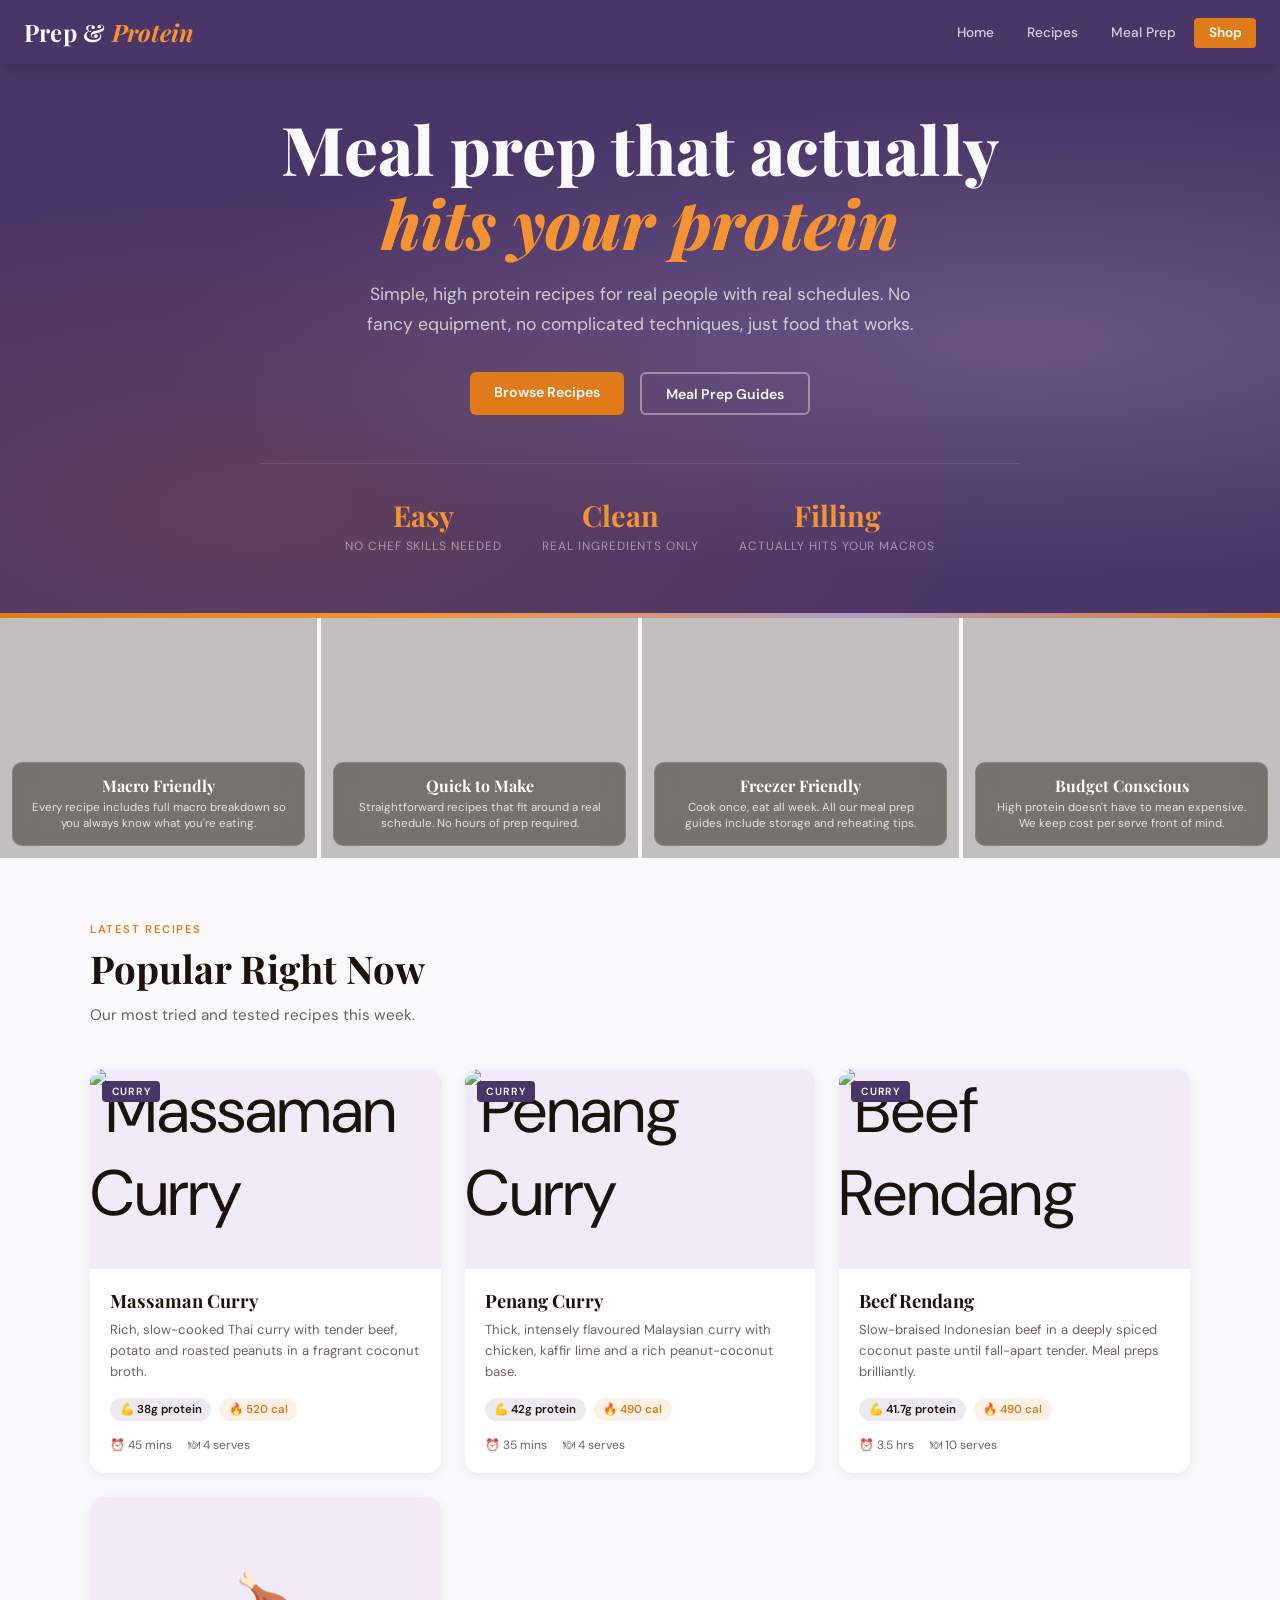
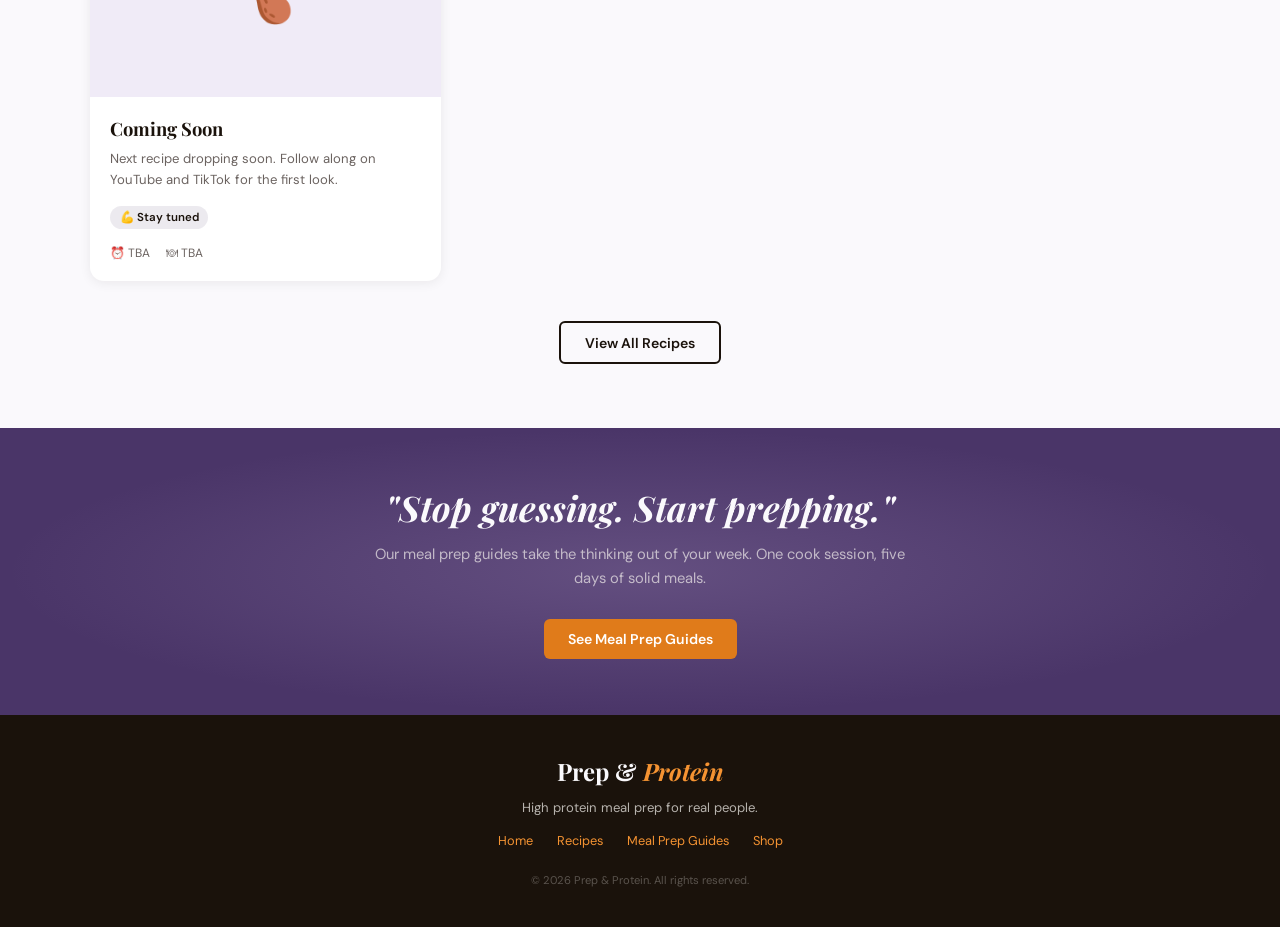
==== index.html @ df1a8332 "Update index.html" ====
<!DOCTYPE html>
<html lang="en">
<head>
  <meta charset="UTF-8" />
  <meta name="viewport" content="width=device-width, initial-scale=1.0" />
  <title>Prep and Protein — High Protein Meal Prep Recipes</title>
  <meta name="description" content="Simple, high protein meal prep recipes for real people. Quick to make, macro friendly, and actually delicious." />
  <link rel="canonical" href="https://www.prepandprotein.com.au/" />
  <meta property="og:title" content="Prep and Protein — High Protein Meal Prep Recipes" />
  <meta property="og:description" content="Simple, high protein meal prep recipes for real people. Quick to make, macro friendly, and actually delicious." />
  <meta property="og:type" content="website" />
  <meta property="og:url" content="https://www.prepandprotein.com.au/" />
  <meta property="og:locale" content="en_AU" />
  <link rel="preconnect" href="https://fonts.googleapis.com">
  <link href="https://fonts.googleapis.com/css2?family=Playfair+Display:ital,wght@0,500;0,700;0,800;1,500;1,700&family=DM+Sans:wght@300;400;500;600&display=swap" rel="stylesheet">
  <link rel="stylesheet" href="style.css" />
</head>
<body>

<div id="site-nav"></div>

<!-- Hero -->
<div class="hero">
  <div class="hero-inner">
    <h1>Meal prep that actually <em>hits your protein</em></h1>
    <p>Simple, high protein recipes for real people with real schedules. No fancy equipment, no complicated techniques, just food that works.</p>
    <div class="hero-btns">
      <a href="recipes.html" class="btn-primary">Browse Recipes</a>
      <a href="guides.html" class="btn-outline btn-outline-light">Meal Prep Guides</a>
    </div>
    <div class="hero-stats">
      <div>
        <div class="hero-stat-num">Easy</div>
        <div class="hero-stat-label">No chef skills needed</div>
      </div>
      <div>
        <div class="hero-stat-num">Clean</div>
        <div class="hero-stat-label">Real ingredients only</div>
      </div>
      <div>
        <div class="hero-stat-num">Filling</div>
        <div class="hero-stat-label">Actually hits your macros</div>
      </div>
    </div>
  </div>
</div>

<!-- Features strip ... 4 photo cards. Swap Unsplash URLs for your own photos when ready.
     Each card has a background image with a dark overlay so white text stays readable. -->
<div class="featured-strip">
  <div class="features-row">
    <div class="feature-item" style="background-image:url('https://images.unsplash.com/photo-1512621776951-a57141f2eefd?w=600&q=80&auto=format&fit=crop');">
      <div class="feature-overlay"></div>
      <div class="feature-content">
        <div class="feature-title">Macro Friendly</div>
        <div class="feature-desc">Every recipe includes full macro breakdown so you always know what you're eating.</div>
      </div>
    </div>
    <div class="feature-item" style="background-image:url('https://images.unsplash.com/photo-1466637574441-749b8f19452f?w=600&q=80&auto=format&fit=crop');">
      <div class="feature-overlay"></div>
      <div class="feature-content">
        <div class="feature-title">Quick to Make</div>
        <div class="feature-desc">Straightforward recipes that fit around a real schedule. No hours of prep required.</div>
      </div>
    </div>
    <div class="feature-item" style="background-image:url('https://images.unsplash.com/photo-1558618666-fcd25c85cd64?w=600&q=80&auto=format&fit=crop');">
      <div class="feature-overlay"></div>
      <div class="feature-content">
        <div class="feature-title">Freezer Friendly</div>
        <div class="feature-desc">Cook once, eat all week. All our meal prep guides include storage and reheating tips.</div>
      </div>
    </div>
    <div class="feature-item" style="background-image:url('https://images.unsplash.com/photo-1542838132-92c53300491e?w=600&q=80&auto=format&fit=crop');">
      <div class="feature-overlay"></div>
      <div class="feature-content">
        <div class="feature-title">Budget Conscious</div>
        <div class="feature-desc">High protein doesn't have to mean expensive. We keep cost per serve front of mind.</div>
      </div>
    </div>
  </div>
</div>

<!-- Featured Recipes -->
<!-- ================================================================
     HOME PAGE FEATURED CARDS ... rotate these whenever you want.
     Always keep 4 cards. Cards with a live page use the link= version.
     Cards without a page yet leave link blank.
     ================================================================ -->
<div class="section">
  <div class="section-inner">
    <div class="section-label">Latest Recipes</div>
    <div class="section-title">Popular Right Now</div>
    <p class="section-sub">Our most tried and tested recipes this week.</p>
    <div class="recipes-grid">
      <div class="recipe-card">
        <div class="recipe-img">
          <img src="https://images.unsplash.com/photo-1455619452474-d2be8b1e70cd?w=600&q=80&auto=format&fit=crop" alt="Massaman Curry" loading="lazy">
          <span class="recipe-tag">Curry</span>
        </div>
        <div class="recipe-body">
          <div class="recipe-title">Massaman Curry</div>
          <div class="recipe-desc">Rich, slow-cooked Thai curry with tender beef, potato and roasted peanuts in a fragrant coconut broth.</div>
          <div class="recipe-macros">
            <span class="macro-pill protein">&#128170; 38g protein</span>
            <span class="macro-pill cals">&#128293; 520 cal</span>
          </div>
          <div class="recipe-meta">
            <span>&#9200; 45 mins</span>
            <span>&#127869; 4 serves</span>
          </div>
        </div>
      </div>
      <div class="recipe-card">
        <div class="recipe-img">
          <img src="https://images.unsplash.com/photo-1548943487-a2e4e43b4853?w=600&q=80&auto=format&fit=crop" alt="Penang Curry" loading="lazy">
          <span class="recipe-tag">Curry</span>
        </div>
        <div class="recipe-body">
          <div class="recipe-title">Penang Curry</div>
          <div class="recipe-desc">Thick, intensely flavoured Malaysian curry with chicken, kaffir lime and a rich peanut-coconut base.</div>
          <div class="recipe-macros">
            <span class="macro-pill protein">&#128170; 42g protein</span>
            <span class="macro-pill cals">&#128293; 490 cal</span>
          </div>
          <div class="recipe-meta">
            <span>&#9200; 35 mins</span>
            <span>&#127869; 4 serves</span>
          </div>
        </div>
      </div>
      <a href="beef-rendang.html" class="recipe-card recipe-card-link">
        <div class="recipe-img">
          <img src="https://images.unsplash.com/photo-1585937421612-70a008356fbe?w=600&q=80&auto=format&fit=crop" alt="Beef Rendang" loading="lazy">
          <span class="recipe-tag">Curry</span>
        </div>
        <div class="recipe-body">
          <div class="recipe-title">Beef Rendang</div>
          <div class="recipe-desc">Slow-braised Indonesian beef in a deeply spiced coconut paste until fall-apart tender. Meal preps brilliantly.</div>
          <div class="recipe-macros">
            <span class="macro-pill protein">&#128170; 41.7g protein</span>
            <span class="macro-pill cals">&#128293; 490 cal</span>
          </div>
          <div class="recipe-meta">
            <span>&#9200; 3.5 hrs</span>
            <span>&#127869; 10 serves</span>
          </div>
        </div>
      </a>
      <!-- CARD 4 ... replace with next recipe once built -->
      <div class="recipe-card">
        <div class="recipe-img recipe-img-placeholder">&#127831;</div>
        <div class="recipe-body">
          <div class="recipe-title">Coming Soon</div>
          <div class="recipe-desc">Next recipe dropping soon. Follow along on YouTube and TikTok for the first look.</div>
          <div class="recipe-macros">
            <span class="macro-pill protein">&#128170; Stay tuned</span>
          </div>
          <div class="recipe-meta">
            <span>&#9200; TBA</span>
            <span>&#127869; TBA</span>
          </div>
        </div>
      </div>
    </div>
    <div class="section-cta">
      <a href="recipes.html" class="btn-outline">View All Recipes</a>
    </div>
  </div>
</div>

<!-- CTA Banner -->
<div class="cta-banner">
  <div class="cta-banner-inner">
    <h2>"Stop guessing. Start prepping."</h2>
    <p>Our meal prep guides take the thinking out of your week. One cook session, five days of solid meals.</p>
    <a href="guides.html" class="btn-primary">See Meal Prep Guides</a>
  </div>
</div>

<div id="site-footer"></div>

<script src="shared.js"></script>
</body>
</html>
---- style.css ----
:root {
      --cream:    #FAF9FC;
      --cream2:   #F0EBF7;
      --purple:   #4A3568;
      --purple2:  #6B4F8E;
      --lavender: #B09CC8;
      --orange:   #E07B1A;
      --orange2:  #F59332;
      --brown:    #1A120B;
      --grey:     #6B6360;
      --lightgrey:#E5DEF0;
      --white:    #FFFFFF;
      --condensed:'Playfair Display', serif;
      --body:     'DM Sans', sans-serif;
    }

    * { margin: 0; padding: 0; box-sizing: border-box; }
    html { scroll-behavior: smooth; }
    body {
      font-family: var(--body);
      color: var(--brown);
      background: var(--cream);
      overflow-x: hidden;
    }

    /* ── NAV ── */
    nav {
      position: sticky;
      top: 0;
      z-index: 200;
      background: var(--purple);
      display: flex;
      align-items: center;
      justify-content: space-between;
      padding: 0 1.5rem;
      height: 64px;
      box-shadow: 0 2px 20px rgba(0,0,0,0.2);
    }

    .nav-logo {
      font-family: var(--condensed);
      font-size: 1.5rem;
      font-weight: 700;
      color: var(--cream);
      text-decoration: none;
      letter-spacing: 0.01em;
    }

    .nav-logo span { color: var(--orange2); font-style: italic; }

    .nav-links {
      display: flex;
      align-items: center;
      gap: 0.25rem;
      list-style: none;
    }

    .nav-links a {
      font-family: var(--body);
      font-size: 0.85rem;
      font-weight: 500;
      color: rgba(250,247,242,0.8);
      text-decoration: none;
      padding: 0.4rem 0.9rem;
      border-radius: 4px;
      transition: all 0.2s;
    }

    .nav-links a:hover { color: var(--cream); background: rgba(255,255,255,0.1); }
    .nav-cta { background: var(--orange) !important; color: var(--white) !important; font-weight: 600 !important; }
    .nav-cta:hover { background: var(--orange2) !important; }

    .hamburger {
      display: none;
      flex-direction: column;
      gap: 5px;
      cursor: pointer;
      background: none;
      border: none;
      padding: 4px;
    }
    .hamburger span { display: block; width: 22px; height: 2px; background: var(--cream); border-radius: 2px; }

    .mobile-menu {
      display: none;
      position: fixed;
      top: 64px; left: 0; right: 0;
      background: var(--purple);
      padding: 1rem 1.5rem 1.5rem;
      z-index: 199;
      border-top: 1px solid rgba(255,255,255,0.1);
      flex-direction: column;
      gap: 0.25rem;
    }
    .mobile-menu.open { display: flex; }
    .mobile-menu a {
      font-size: 1rem;
      font-weight: 500;
      color: rgba(250,247,242,0.85);
      text-decoration: none;
      padding: 0.65rem 0.5rem;
      border-bottom: 1px solid rgba(255,255,255,0.07);
    }
    .mobile-menu a.mob-cta {
      margin-top: 0.5rem;
      background: var(--orange);
      color: var(--white);
      text-align: center;
      border-radius: 6px;
      border: none;
      padding: 0.75rem;
    }

    /* No page show/hide needed ... each page is its own file now */

    /* ── BUTTONS ── */
    .btn-primary {
      display: inline-block;
      background: var(--orange);
      color: var(--white);
      font-family: var(--body);
      font-size: 0.88rem;
      font-weight: 600;
      padding: 0.7rem 1.5rem;
      border-radius: 6px;
      text-decoration: none;
      transition: background 0.2s;
      cursor: pointer;
      border: none;
    }
    .btn-primary:hover { background: var(--orange2); }

    .btn-outline {
      display: inline-block;
      background: transparent;
      color: var(--brown);
      font-family: var(--body);
      font-size: 0.88rem;
      font-weight: 600;
      padding: 0.68rem 1.5rem;
      border-radius: 6px;
      border: 2px solid var(--brown);
      text-decoration: none;
      transition: all 0.2s;
      cursor: pointer;
    }
    .btn-outline-light { color: var(--cream); border-color: rgba(250,247,242,0.4); }
    .btn-outline-light:hover { background: var(--cream); color: var(--brown); }
    .btn-outline:hover { background: var(--brown); color: var(--white); }

    /* ── HERO ── */
    .hero {
      background: var(--purple);
      position: relative;
      overflow: hidden;
      padding: 3rem 1.5rem 4rem;
      min-height: 440px;
      display: flex;
      align-items: center;
    }

    .hero::before {
      content: '';
      position: absolute;
      top: 0; right: 0; bottom: 0; left: 0;
      background:
        radial-gradient(ellipse at 80% 50%, rgba(176,156,200,0.3) 0%, transparent 60%),
        radial-gradient(ellipse at 20% 80%, rgba(224,123,26,0.15) 0%, transparent 50%);
      pointer-events: none;
    }

    .hero::after {
      content: '';
      position: absolute;
      bottom: 0; left: 0; right: 0;
      height: 5px;
      background: linear-gradient(90deg, var(--orange), var(--orange2), var(--lavender), var(--orange));
    }

    .hero-inner {
      max-width: 760px;
      margin: 0 auto;
      width: 100%;
      position: relative;
      z-index: 1;
      text-align: center;
    }

    .hero-eyebrow {
      display: inline-block;
      background: rgba(245,147,50,0.2);
      border: 1px solid rgba(245,147,50,0.4);
      color: var(--orange2);
      font-size: 0.72rem;
      font-weight: 600;
      letter-spacing: 0.14em;
      text-transform: uppercase;
      padding: 0.3rem 0.9rem;
      border-radius: 20px;
      margin-bottom: 1.5rem;
    }

    .hero h1 {
      font-family: var(--condensed);
      font-size: clamp(2.4rem, 7vw, 4.2rem);
      font-weight: 800;
      color: var(--cream);
      line-height: 1.1;
      margin-bottom: 1.25rem;
    }

    .hero h1 em {
      color: var(--orange2);
      font-style: italic;
    }

    .hero p {
      font-size: clamp(0.95rem, 2.5vw, 1.1rem);
      color: rgba(250,247,242,0.75);
      line-height: 1.7;
      max-width: 560px;
      margin: 0 auto 2rem;
    }

    .hero-btns { display: flex; gap: 1rem; justify-content: center; flex-wrap: wrap; }

    .hero-stats {
      display: flex;
      justify-content: center;
      gap: 2.5rem;
      margin-top: 3rem;
      padding-top: 2rem;
      border-top: 1px solid rgba(255,255,255,0.1);
      flex-wrap: wrap;
    }

    .hero-stat-num {
      font-family: var(--condensed);
      font-size: 1.8rem;
      font-weight: 700;
      color: var(--orange2);
    }

    .hero-stat-label {
      font-size: 0.75rem;
      color: rgba(250,247,242,0.5);
      text-transform: uppercase;
      letter-spacing: 0.08em;
      margin-top: 0.2rem;
    }

    /* ── SECTIONS ── */
    .section { padding: 4rem 1.5rem; }
    .section-inner { max-width: 1100px; margin: 0 auto; }

    .section-label {
      font-size: 0.7rem;
      font-weight: 600;
      letter-spacing: 0.14em;
      text-transform: uppercase;
      color: var(--orange);
      margin-bottom: 0.6rem;
    }

    .section-title {
      font-family: var(--condensed);
      font-size: clamp(1.6rem, 4vw, 2.4rem);
      font-weight: 700;
      color: var(--brown);
      line-height: 1.2;
      margin-bottom: 0.75rem;
    }

    .section-sub {
      font-size: 0.95rem;
      color: var(--brown);
      opacity: 0.65;
      line-height: 1.7;
      max-width: 560px;
      margin-bottom: 2.5rem;
    }

    .section-cta { text-align: center; margin-top: 2.5rem; }

    /* ── PAGE HERO ── */
    .page-hero {
      background: var(--purple);
      padding: 3.5rem 1.5rem 3rem;
      text-align: center;
      position: relative;
      overflow: hidden;
    }
    .page-hero::after {
      content: '';
      position: absolute;
      bottom: 0; left: 0; right: 0;
      height: 4px;
      background: linear-gradient(90deg, var(--orange), var(--orange2), var(--lavender));
    }
    .page-hero-inner { max-width: 700px; margin: 0 auto; position: relative; z-index: 1; }
    .page-hero h2 {
      font-family: var(--condensed);
      font-size: clamp(1.8rem, 5vw, 3rem);
      font-weight: 700;
      color: var(--cream);
      margin-bottom: 0.75rem;
    }
    .page-hero p { color: rgba(250,247,242,0.7); font-size: 0.95rem; line-height: 1.6; }
    .page-hero p.sub { color: var(--orange2); font-weight: 500; margin-bottom: 0.4rem; }

    /* ── RECIPE CARDS ── */
    .recipes-grid {
      display: grid;
      grid-template-columns: repeat(auto-fill, minmax(300px, 1fr));
      gap: 1.5rem;
      margin-top: 1rem;
    }

    .recipe-card {
      background: var(--white);
      border-radius: 14px;
      overflow: hidden;
      box-shadow: 0 2px 12px rgba(26,18,11,0.07);
      transition: transform 0.2s, box-shadow 0.2s;
      cursor: pointer;
    }
    .recipe-card-link { text-decoration: none; color: inherit; display: block; }
    .recipe-card:hover { transform: translateY(-4px); box-shadow: 0 8px 24px rgba(26,18,11,0.12); }

    .recipe-img {
      width: 100%;
      height: 200px;
      background: var(--cream2);
      display: flex;
      align-items: center;
      justify-content: center;
      font-size: 4rem;
      position: relative;
      overflow: hidden;
    }
    .recipe-img-placeholder { background: var(--cream2); display: flex; align-items: center; justify-content: center; font-size: 3rem; width: 100%; height: 200px; }
    .recipe-img img {
      width: 100%;
      height: 100%;
      object-fit: cover;
      display: block;
    }

    .recipe-tag {
      position: absolute;
      top: 0.75rem;
      left: 0.75rem;
      background: var(--purple);
      color: var(--cream);
      font-size: 0.65rem;
      font-weight: 600;
      letter-spacing: 0.08em;
      text-transform: uppercase;
      padding: 0.25rem 0.6rem;
      border-radius: 4px;
    }

    .recipe-body { padding: 1.25rem; }

    .recipe-title {
      font-family: var(--condensed);
      font-size: 1.15rem;
      font-weight: 700;
      color: var(--brown);
      margin-bottom: 0.4rem;
      line-height: 1.3;
    }

    .recipe-desc { font-size: 0.82rem; color: var(--grey); line-height: 1.6; margin-bottom: 1rem; }

    .recipe-macros {
      display: flex;
      gap: 0.5rem;
      flex-wrap: wrap;
      margin-bottom: 1rem;
    }

    .macro-pill {
      font-size: 0.72rem;
      font-weight: 600;
      padding: 0.25rem 0.6rem;
      border-radius: 20px;
      background: var(--cream2);
      color: var(--brown);
    }
    .macro-pill.protein { background: rgba(74,53,104,0.1); color: var(--brown); }
    .macro-pill.cals { background: rgba(224,123,26,0.1); color: var(--orange); }

    .recipe-meta {
      display: flex;
      gap: 1rem;
      font-size: 0.75rem;
      color: var(--grey);
    }

    .recipe-meta span::before { margin-right: 0.3rem; }

    /* ── FILTER TABS ── */
    .filter-tabs {
      display: flex;
      gap: 0.5rem;
      flex-wrap: wrap;
      margin-bottom: 2rem;
    }

    .filter-tab {
      font-size: 0.82rem;
      font-weight: 600;
      padding: 0.45rem 1rem;
      border-radius: 20px;
      border: 1.5px solid var(--lightgrey);
      background: var(--white);
      color: var(--grey);
      cursor: pointer;
      transition: all 0.2s;
    }

    .filter-tab:hover, .filter-tab.active {
      background: var(--purple);
      border-color: var(--brown);
      color: var(--white);
    }

    /* ── PREP GUIDES ── */
    .guides-grid {
      display: grid;
      grid-template-columns: repeat(auto-fill, minmax(320px, 1fr));
      gap: 1.5rem;
    }

    .guide-card {
      background: var(--white);
      border-radius: 14px;
      padding: 1.75rem;
      box-shadow: 0 2px 12px rgba(26,18,11,0.07);
      border-left: 4px solid var(--orange);
      transition: transform 0.2s;
    }
    .guide-card:hover { transform: translateY(-3px); }
    .guide-card.featured { border-left-color: var(--orange); }

    .guide-icon { font-size: 2rem; margin-bottom: 1rem; }

    .guide-label {
      font-size: 0.65rem;
      font-weight: 700;
      letter-spacing: 0.1em;
      text-transform: uppercase;
      color: var(--orange);
      margin-bottom: 0.4rem;
    }

    .guide-title {
      font-family: var(--condensed);
      font-size: 1.2rem;
      font-weight: 700;
      color: var(--brown);
      margin-bottom: 0.6rem;
      line-height: 1.3;
    }

    .guide-desc { font-size: 0.85rem; color: var(--grey); line-height: 1.65; margin-bottom: 1.25rem; }

    .guide-steps {
      list-style: none;
      margin-bottom: 1.25rem;
    }

    .guide-steps li {
      font-size: 0.82rem;
      color: var(--brown);
      padding: 0.3rem 0;
      padding-left: 1.25rem;
      position: relative;
    }

    .guide-steps li::before {
      content: '✓';
      position: absolute;
      left: 0;
      color: var(--lavender);
      font-weight: 700;
    }

    /* ── SHOP ── */
    .shop-grid {
      display: grid;
      grid-template-columns: repeat(auto-fill, minmax(260px, 1fr));
      gap: 1.5rem;
    }

    .shop-card {
      background: var(--white);
      border-radius: 14px;
      overflow: hidden;
      box-shadow: 0 2px 12px rgba(26,18,11,0.07);
      transition: transform 0.2s;
    }
    .shop-card:hover { transform: translateY(-3px); }

    .shop-img {
      height: 160px;
      background: var(--cream2);
      display: flex;
      align-items: center;
      justify-content: center;
      font-size: 3.5rem;
    }

    .shop-body { padding: 1.25rem; }

    .shop-badge {
      display: inline-block;
      font-size: 0.65rem;
      font-weight: 700;
      letter-spacing: 0.08em;
      text-transform: uppercase;
      padding: 0.2rem 0.5rem;
      border-radius: 3px;
      background: rgba(74,53,104,0.1);
      color: var(--brown);
      margin-bottom: 0.5rem;
    }

    .shop-title {
      font-family: var(--condensed);
      font-size: 1.1rem;
      font-weight: 700;
      color: var(--brown);
      margin-bottom: 0.4rem;
    }

    .shop-desc { font-size: 0.82rem; color: var(--grey); line-height: 1.55; margin-bottom: 1rem; }

    .shop-price {
      font-family: var(--condensed);
      font-size: 1.1rem;
      font-weight: 700;
      color: var(--orange);
      margin-bottom: 1rem;
    }

    .shop-price span { font-family: var(--body); font-size: 0.75rem; color: var(--grey); font-weight: 400; }

    .affiliate-disclaimer {
      background: var(--cream2);
      border: 1px solid var(--lightgrey);
      border-radius: 8px;
      padding: 1rem 1.25rem;
      font-size: 0.78rem;
      color: var(--grey);
      line-height: 1.6;
      max-width: 700px;
      margin: 2.5rem auto 0;
      text-align: center;
    }

    /* ── HOME FEATURED ── */
            .featured-strip {
      padding: 0;
      overflow: hidden;
    }

    .features-row {
      display: grid;
      grid-template-columns: repeat(4, 1fr);
      gap: 4px;
    }

    @media (max-width: 600px) {
      .features-row { grid-template-columns: repeat(2, 1fr); }
    }

    .feature-item {
      position: relative;
      height: 240px;
      background-size: cover;
      background-position: center;
      overflow: hidden;
      display: flex;
      align-items: flex-end;
      justify-content: center;
    }

    @media (max-width: 600px) {
      .feature-item { height: 190px; }
    }

    .feature-overlay {
      position: absolute;
      inset: 0;
      background: rgba(26,18,11,0.25);
    }

    .feature-content {
      position: relative;
      z-index: 1;
      margin: 0 0.75rem 0.75rem;
      width: calc(100% - 1.5rem);
      text-align: center;
      padding: 0.75rem 1rem;
      background: rgba(30, 20, 10, 0.45);
      backdrop-filter: blur(10px);
      -webkit-backdrop-filter: blur(10px);
      border-radius: 10px;
      border: 1px solid rgba(255,255,255,0.12);
    }

    .feature-title {
      font-family: var(--condensed);
      font-size: 1rem;
      font-weight: 700;
      color: white;
      margin-bottom: 0.25rem;
    }

    .feature-desc { font-size: 0.72rem; color: rgba(255,255,255,0.82); line-height: 1.4; }


    /* ── CTA BANNER ── */
    .cta-banner {
      background: var(--purple);
      padding: 3.5rem 1.5rem;
      text-align: center;
      position: relative;
      overflow: hidden;
    }
    .cta-banner::before {
      content: '';
      position: absolute;
      top: 0; right: 0; bottom: 0; left: 0;
      background: radial-gradient(ellipse at center, rgba(176,156,200,0.25) 0%, transparent 70%);
    }
    .cta-banner-inner { max-width: 560px; margin: 0 auto; position: relative; z-index: 1; }
    .cta-banner h2 {
      font-family: var(--condensed);
      font-size: clamp(1.6rem, 4vw, 2.2rem);
      font-weight: 700;
      color: var(--cream);
      margin-bottom: 0.75rem;
      font-style: italic;
    }
    .cta-banner p { color: rgba(250,247,242,0.65); font-size: 0.92rem; margin-bottom: 1.75rem; line-height: 1.6; }

    /* ── FOOTER ── */
    footer {
      background: var(--brown);
      color: rgba(250,247,242,0.7);
      text-align: center;
      padding: 2.5rem 1.5rem;
      font-size: 0.82rem;
    }
    .footer-logo {
      font-family: var(--condensed);
      font-size: 1.5rem;
      font-weight: 700;
      color: var(--cream);
      margin-bottom: 0.75rem;
    }
    .footer-logo span { color: var(--orange2); font-style: italic; }
    footer a { color: var(--orange2); text-decoration: none; }
    footer a:hover { text-decoration: underline; }
    .footer-links {
      display: flex;
      justify-content: center;
      gap: 1.5rem;
      flex-wrap: wrap;
      margin: 1rem 0 1.5rem;
      font-size: 0.8rem;
    }

    /* ── RESPONSIVE ── */
    @media (max-width: 700px) {
      .nav-links { display: none; }
      .hamburger { display: flex; }
    }

    /* ── RECIPE PAGE ── */
    .recipe-hero-img { width:100%; height:300px; overflow:hidden; }
    .recipe-hero-img img { width:100%; height:100%; object-fit:cover; display:block; }

    .macro-bar { background:var(--purple); padding:1.5rem; }
    .macro-bar-inner { max-width:860px; margin:0 auto; }

    .recipe-info-row { display:flex; border-bottom:1px solid rgba(255,255,255,0.12); margin-bottom:1.25rem; padding-bottom:1rem; }
    .recipe-info-cell { flex:1; text-align:center; border-left:1px solid rgba(255,255,255,0.12); }
    .recipe-info-cell:first-child { border-left:none; }
    .recipe-info-val { font-family:var(--condensed); font-size:1.05rem; font-weight:700; color:white; }
    .recipe-info-lbl { font-size:0.62rem; color:rgba(250,249,252,0.5); text-transform:uppercase; letter-spacing:0.06em; }

    .macro-toggle { display:flex; justify-content:center; gap:0.5rem; margin-bottom:1.25rem; }
    .macro-btn { font-size:0.78rem; font-weight:600; padding:0.4rem 1.1rem; border-radius:20px; border:none; cursor:pointer; background:rgba(255,255,255,0.15); color:rgba(250,249,252,0.7); }
    .macro-btn-active { background:var(--orange) !important; color:white !important; }

    .macro-grid { display:grid; grid-template-columns:repeat(5,1fr); gap:0.5rem; text-align:center; }
    .macro-cell { background:rgba(0,0,0,0.15); border-radius:10px; padding:0.75rem 0.25rem; }
    .macro-val { font-family:var(--condensed); font-size:1.5rem; font-weight:700; color:var(--orange2); }
    .macro-lbl { font-size:0.65rem; color:rgba(250,249,252,0.55); text-transform:uppercase; letter-spacing:0.06em; }
    .macro-rice-note { text-align:center; padding:0.5rem 0 0; font-size:0.68rem; color:rgba(250,249,252,0.45); letter-spacing:0.06em; text-transform:uppercase; }

    .recipe-body-grid { display:grid; grid-template-columns:1fr 1fr; gap:3rem; margin-bottom:2.5rem; }
    @media (max-width:640px) { .recipe-body-grid { grid-template-columns:1fr; gap:1.5rem; } }

    .recipe-section-title { font-family:var(--condensed); font-size:1.2rem; font-weight:700; color:var(--brown); margin-bottom:1rem; }

    .ingredients-list { list-style:none; }
    .ingredients-list li { display:flex; justify-content:space-between; padding:0.65rem 0; border-bottom:1px solid var(--lightgrey); font-size:0.9rem; }
    .ingredients-list li:last-child { border-bottom:none; }
    .ing-name { font-weight:500; }
    .ing-qty { color:var(--grey); }
    .ing-note { font-size:0.75rem; color:var(--orange); font-weight:400; }

    .recipe-info-table { font-size:0.9rem; }
    .recipe-info-row-table { display:flex; justify-content:space-between; padding:0.6rem 0; border-bottom:1px solid var(--lightgrey); }
    .recipe-info-row-table:last-child { border-bottom:none; }
    .recipe-info-row-table span:last-child { font-weight:500; }

    .method-list { list-style:none; display:flex; flex-direction:column; gap:1rem; }
    .method-list li { display:flex; gap:1rem; align-items:flex-start; font-size:0.95rem; line-height:1.6; }
    .step-num { background:var(--purple); color:white; border-radius:50%; width:28px; height:28px; min-width:28px; display:flex; align-items:center; justify-content:center; font-weight:700; font-size:0.8rem; }
    .step-num-final { background:var(--orange); }

    .meal-prep-tips { background:var(--cream2); border-left:4px solid var(--orange); border-radius:0 10px 10px 0; padding:1.25rem 1.5rem; margin-top:2.5rem; }
    .meal-prep-tips-title { font-weight:700; font-size:1rem; margin-bottom:0.75rem; color:var(--brown); }
    .tip { font-size:0.9rem; color:var(--grey); padding:0.3rem 0; line-height:1.5; }

    /* ── GUIDES ── */
    .guide-emoji { font-size: 2.5rem; margin-bottom: 0.75rem; }
    .guide-tips { list-style: none; margin: 1rem 0 1.5rem; display: flex; flex-direction: column; gap: 0.4rem; }
    .guide-tips li { font-size: 0.85rem; color: var(--grey); padding-left: 1rem; position: relative; }
    .guide-tips li::before { content: "✓"; position: absolute; left: 0; color: var(--orange); }

    /* ── SHOP ── */
    .shop-emoji { font-size: 2.5rem; margin-bottom: 0.5rem; }
    .shop-cat { font-size: 0.7rem; font-weight: 600; letter-spacing: 0.1em; text-transform: uppercase; color: var(--orange); margin-bottom: 0.3rem; }
    .shop-name { font-family: var(--condensed); font-size: 1.1rem; font-weight: 700; color: var(--brown); margin-bottom: 0.5rem; }
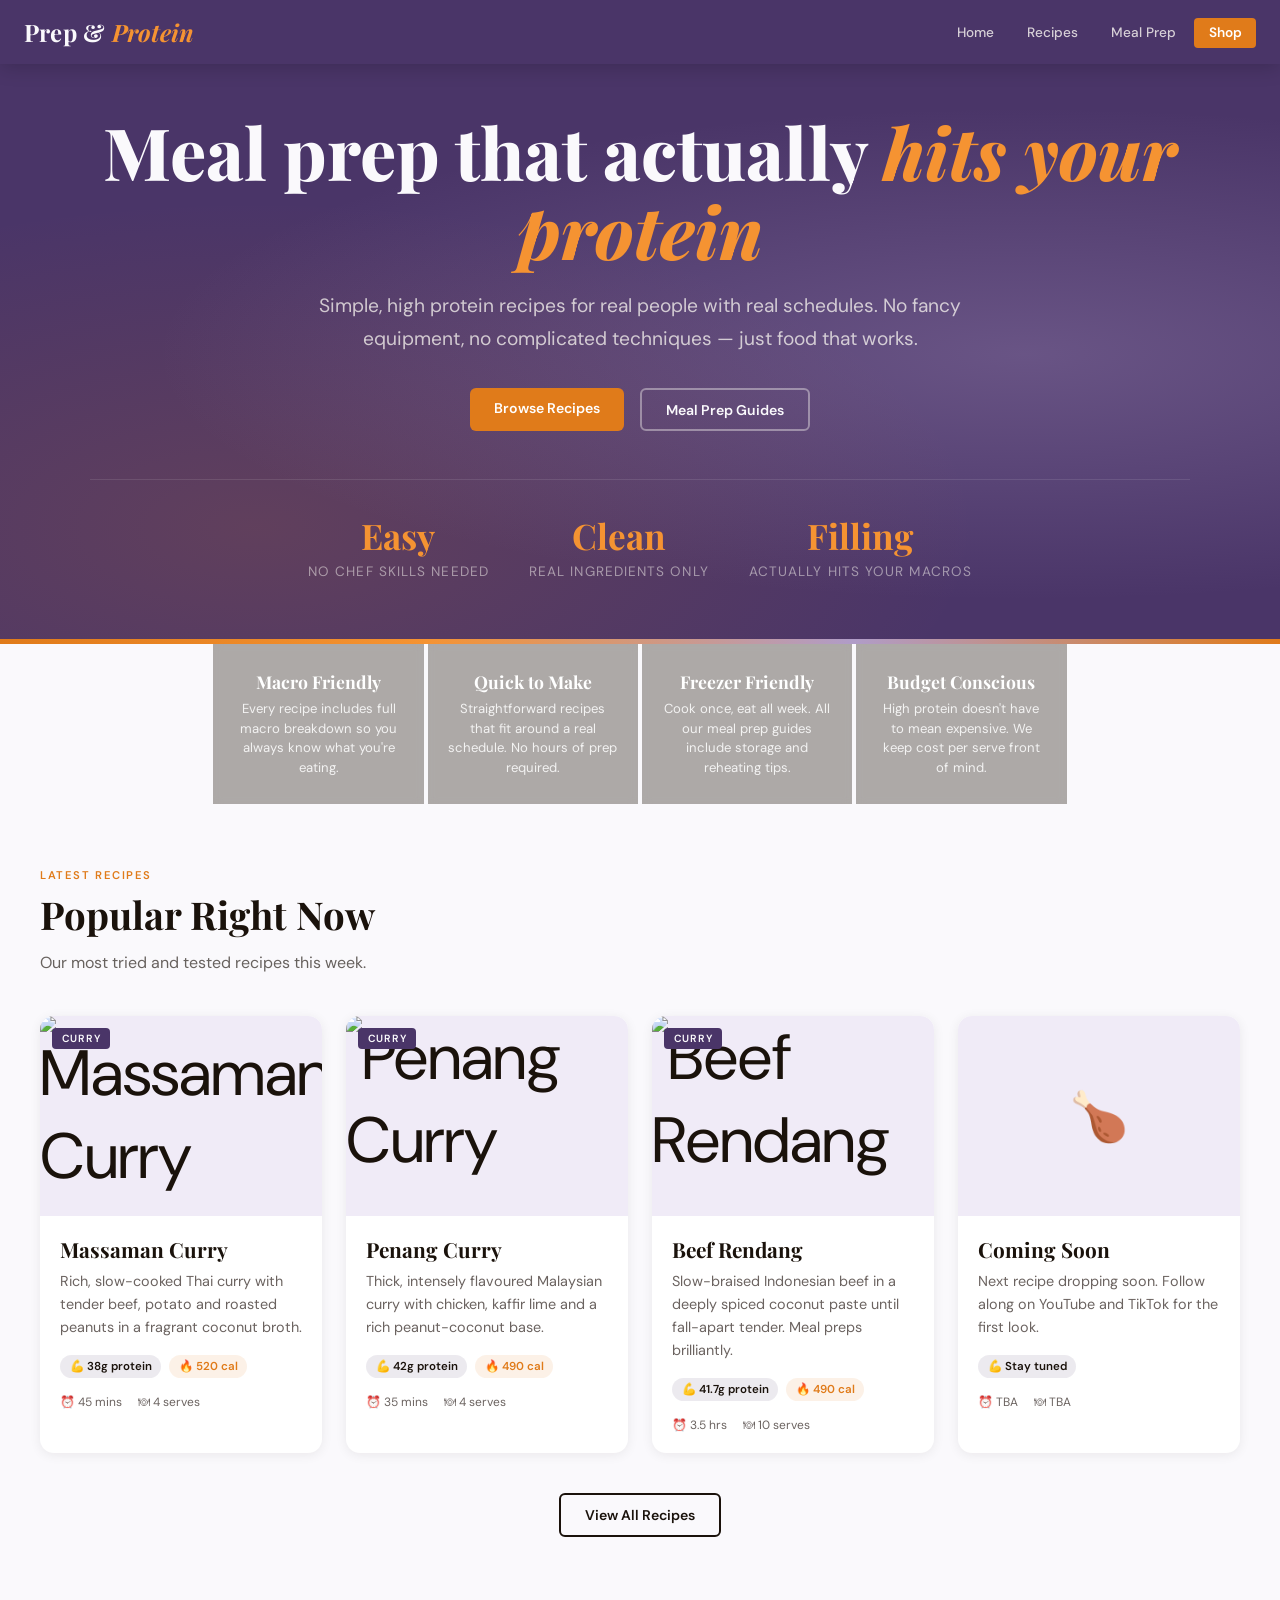
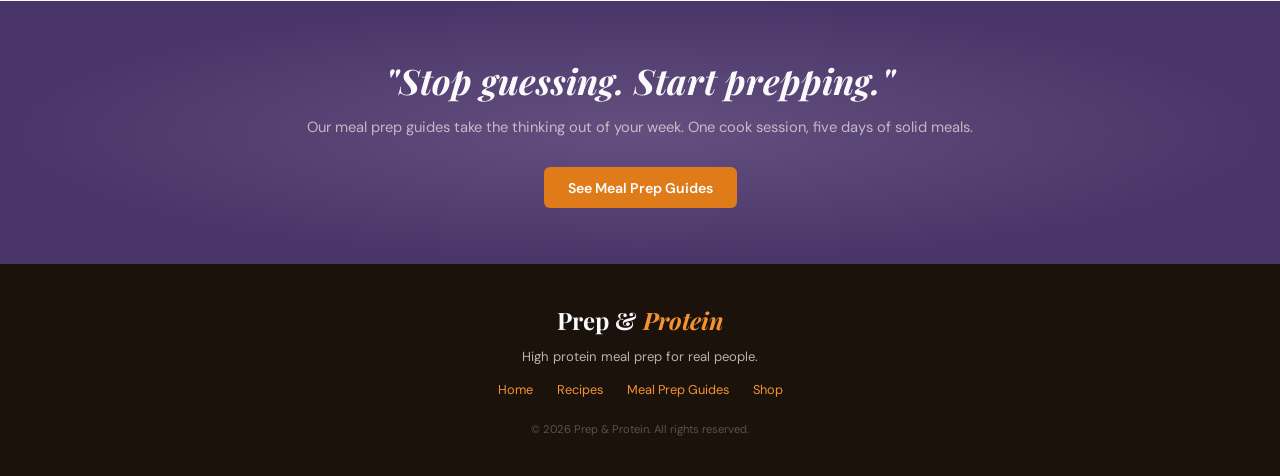
==== commit 33d8ffc8: "Add files via upload" ====
--- a/index.html
+++ b/index.html
@@ -23,7 +23,7 @@
 <div class="hero">
   <div class="hero-inner">
     <h1>Meal prep that actually <em>hits your protein</em></h1>
-    <p>Simple, high protein recipes for real people with real schedules. No fancy equipment, no complicated techniques, just food that works.</p>
+    <p>Simple, high protein recipes for real people with real schedules. No fancy equipment, no complicated techniques — just food that works.</p>
     <div class="hero-btns">
       <a href="recipes.html" class="btn-primary">Browse Recipes</a>
       <a href="guides.html" class="btn-outline btn-outline-light">Meal Prep Guides</a>
@@ -63,7 +63,7 @@
         <div class="feature-desc">Straightforward recipes that fit around a real schedule. No hours of prep required.</div>
       </div>
     </div>
-    <div class="feature-item" style="background-image:url('https://images.unsplash.com/photo-1558618666-fcd25c85cd64?w=600&q=80&auto=format&fit=crop');">
+    <div class="feature-item" style="background-image:url('https://images.unsplash.com/photo-1584568694244-14fbdf83bd30?w=600&q=80&auto=format&fit=crop');">
       <div class="feature-overlay"></div>
       <div class="feature-content">
         <div class="feature-title">Freezer Friendly</div>
@@ -181,4 +181,4 @@
 
 <script src="shared.js"></script>
 </body>
-</html>
+</html>
--- a/style.css
+++ b/style.css
@@ -178,7 +178,7 @@
     }
 
     .hero-inner {
-      max-width: 760px;
+      max-width: 1100px;
       margin: 0 auto;
       width: 100%;
       position: relative;
@@ -251,7 +251,7 @@
 
     /* ── SECTIONS ── */
     .section { padding: 4rem 1.5rem; }
-    .section-inner { max-width: 1100px; margin: 0 auto; }
+    .section-inner { max-width: 1200px; margin: 0 auto; }
 
     .section-label {
       font-size: 0.7rem;
@@ -297,7 +297,7 @@
       height: 4px;
       background: linear-gradient(90deg, var(--orange), var(--orange2), var(--lavender));
     }
-    .page-hero-inner { max-width: 700px; margin: 0 auto; position: relative; z-index: 1; }
+    .page-hero-inner { max-width: 1200px; margin: 0 auto; position: relative; z-index: 1; }
     .page-hero h2 {
       font-family: var(--condensed);
       font-size: clamp(1.8rem, 5vw, 3rem);
@@ -311,9 +311,17 @@
     /* ── RECIPE CARDS ── */
     .recipes-grid {
       display: grid;
-      grid-template-columns: repeat(auto-fill, minmax(300px, 1fr));
+      grid-template-columns: repeat(4, 1fr);
       gap: 1.5rem;
       margin-top: 1rem;
+    }
+
+    @media (max-width: 900px) {
+      .recipes-grid { grid-template-columns: repeat(2, 1fr); }
+    }
+
+    @media (max-width: 500px) {
+      .recipes-grid { grid-template-columns: 1fr; }
     }
 
     .recipe-card {
@@ -561,7 +569,7 @@
     }
 
     /* ── HOME FEATURED ── */
-            .featured-strip {
+                .featured-strip {
       padding: 0;
       overflow: hidden;
     }
@@ -570,6 +578,12 @@
       display: grid;
       grid-template-columns: repeat(4, 1fr);
       gap: 4px;
+      max-width: 66.666%;
+      margin: 0 auto;
+    }
+
+    @media (max-width: 900px) {
+      .features-row { max-width: 100%; }
     }
 
     @media (max-width: 600px) {
@@ -578,48 +592,50 @@
 
     .feature-item {
       position: relative;
-      height: 240px;
+      height: 160px;
       background-size: cover;
       background-position: center;
       overflow: hidden;
       display: flex;
-      align-items: flex-end;
+      align-items: center;
       justify-content: center;
     }
 
     @media (max-width: 600px) {
-      .feature-item { height: 190px; }
-    }
-
-    .feature-overlay {
+      .feature-item { height: 140px; }
+    }
+
+    .feature-overlay { display: none; }
+
+    .feature-content {
       position: absolute;
-      inset: 0;
-      background: rgba(26,18,11,0.25);
-    }
-
-    .feature-content {
-      position: relative;
-      z-index: 1;
-      margin: 0 0.75rem 0.75rem;
-      width: calc(100% - 1.5rem);
+      top: 0;
+      left: 0;
+      right: 0;
+      bottom: 0;
+      width: 100%;
+      height: 100%;
+      display: flex;
+      flex-direction: column;
+      align-items: center;
+      justify-content: center;
       text-align: center;
-      padding: 0.75rem 1rem;
-      background: rgba(30, 20, 10, 0.45);
-      backdrop-filter: blur(10px);
-      -webkit-backdrop-filter: blur(10px);
-      border-radius: 10px;
-      border: 1px solid rgba(255,255,255,0.12);
+      padding: 1.25rem;
+      background: rgba(30, 20, 10, 0.35);
+      backdrop-filter: blur(5px);
+      -webkit-backdrop-filter: blur(5px);
+      box-sizing: border-box;
     }
 
     .feature-title {
       font-family: var(--condensed);
-      font-size: 1rem;
+      font-size: 1.05rem;
       font-weight: 700;
       color: white;
-      margin-bottom: 0.25rem;
-    }
-
-    .feature-desc { font-size: 0.72rem; color: rgba(255,255,255,0.82); line-height: 1.4; }
+      margin-bottom: 0.4rem;
+    }
+
+    .feature-desc { font-size: 0.75rem; color: rgba(255,255,255,0.85); line-height: 1.5; }
 
 
     /* ── CTA BANNER ── */
@@ -636,7 +652,7 @@
       top: 0; right: 0; bottom: 0; left: 0;
       background: radial-gradient(ellipse at center, rgba(176,156,200,0.25) 0%, transparent 70%);
     }
-    .cta-banner-inner { max-width: 560px; margin: 0 auto; position: relative; z-index: 1; }
+    .cta-banner-inner { max-width: 900px; margin: 0 auto; position: relative; z-index: 1; }
     .cta-banner h2 {
       font-family: var(--condensed);
       font-size: clamp(1.6rem, 4vw, 2.2rem);
@@ -685,7 +701,7 @@
     .recipe-hero-img img { width:100%; height:100%; object-fit:cover; display:block; }
 
     .macro-bar { background:var(--purple); padding:1.5rem; }
-    .macro-bar-inner { max-width:860px; margin:0 auto; }
+    .macro-bar-inner { max-width:1200px; margin:0 auto; }
 
     .recipe-info-row { display:flex; border-bottom:1px solid rgba(255,255,255,0.12); margin-bottom:1.25rem; padding-bottom:1rem; }
     .recipe-info-cell { flex:1; text-align:center; border-left:1px solid rgba(255,255,255,0.12); }
@@ -739,3 +755,18 @@
     .shop-emoji { font-size: 2.5rem; margin-bottom: 0.5rem; }
     .shop-cat { font-size: 0.7rem; font-weight: 600; letter-spacing: 0.1em; text-transform: uppercase; color: var(--orange); margin-bottom: 0.3rem; }
     .shop-name { font-family: var(--condensed); font-size: 1.1rem; font-weight: 700; color: var(--brown); margin-bottom: 0.5rem; }
+
+    /* ── DESKTOP SCALING ── */
+    @media (min-width: 1024px) {
+      .hero h1 { font-size: 4.5rem; }
+      .hero p { font-size: 1.2rem; max-width: 700px; }
+      .hero-stat-num { font-size: 2.2rem; }
+      .hero-stat-label { font-size: 0.85rem; }
+      .section-title { font-size: 2.4rem; }
+      .section-sub { font-size: 1rem; }
+      .recipe-title { font-size: 1.3rem; }
+      .recipe-desc { font-size: 0.9rem; }
+      .feature-title { font-size: 1.1rem; }
+      .feature-desc { font-size: 0.82rem; }
+      .guide-title { font-size: 1.4rem; }
+    }
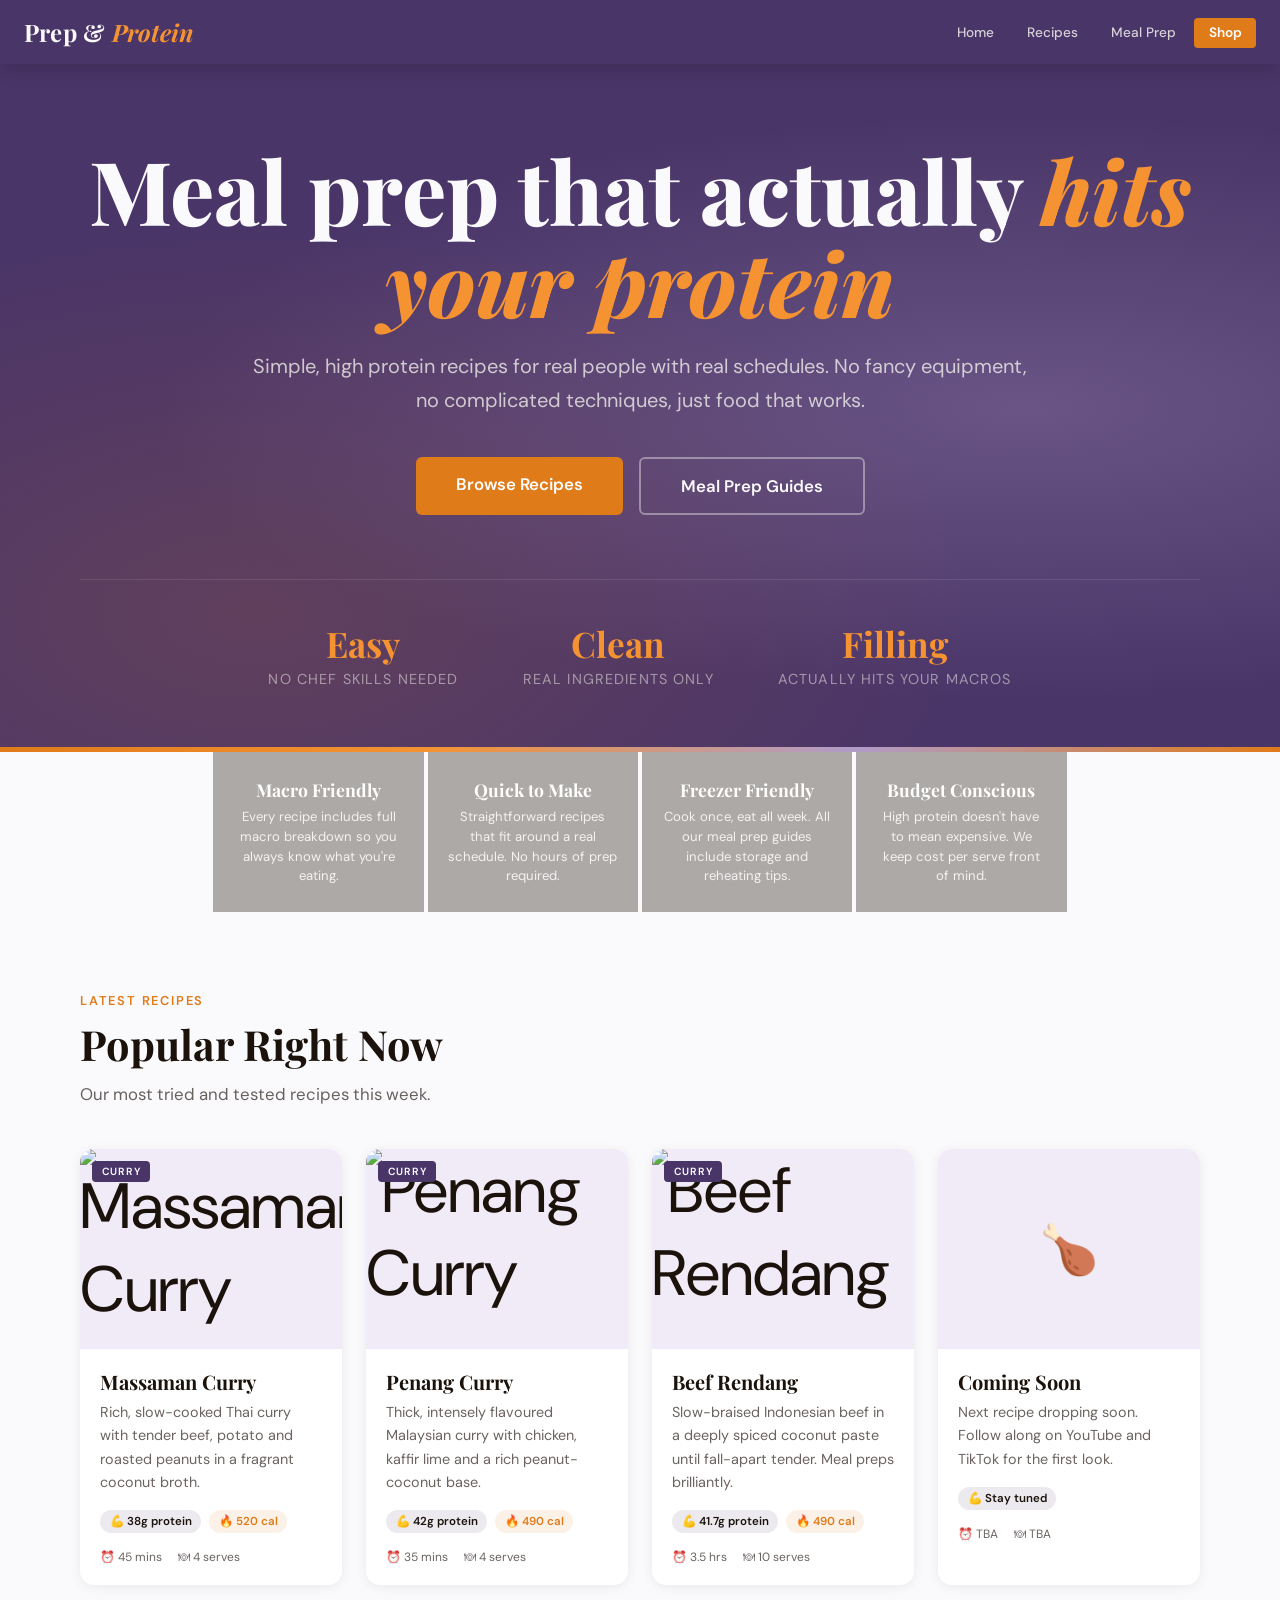
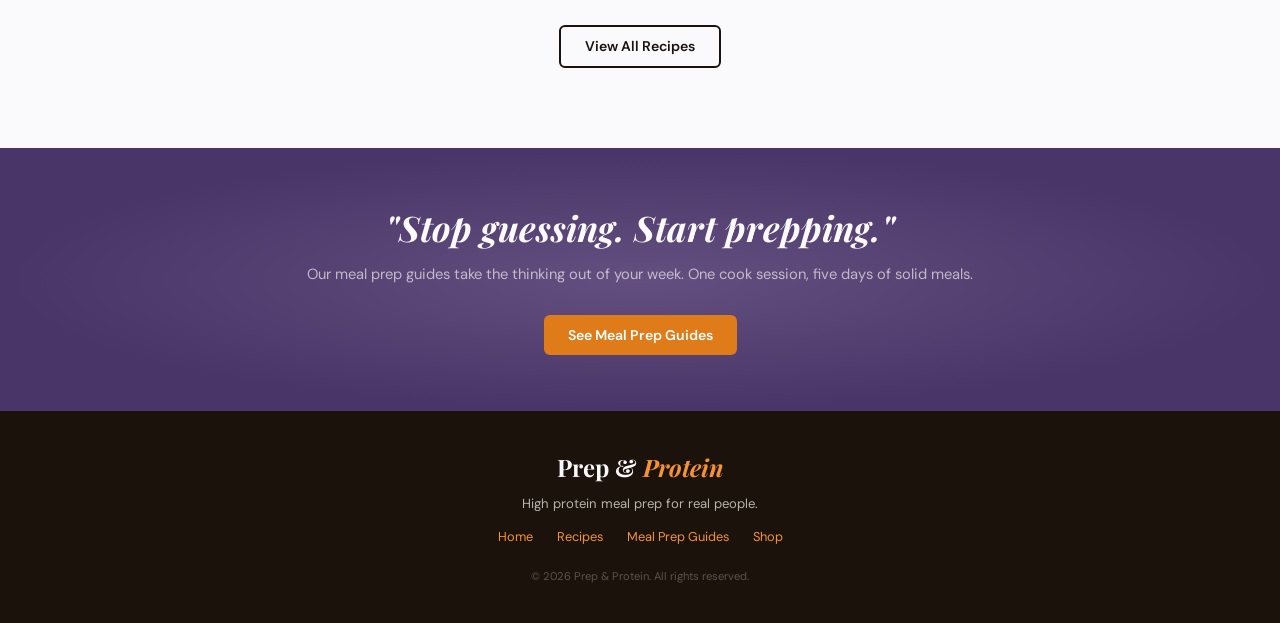
==== commit fe25ae83: "Update index.html" ====
--- a/index.html
+++ b/index.html
@@ -23,7 +23,7 @@
 <div class="hero">
   <div class="hero-inner">
     <h1>Meal prep that actually <em>hits your protein</em></h1>
-    <p>Simple, high protein recipes for real people with real schedules. No fancy equipment, no complicated techniques — just food that works.</p>
+    <p>Simple, high protein recipes for real people with real schedules. No fancy equipment, no complicated techniques, just food that works.</p>
     <div class="hero-btns">
       <a href="recipes.html" class="btn-primary">Browse Recipes</a>
       <a href="guides.html" class="btn-outline btn-outline-light">Meal Prep Guides</a>
@@ -181,4 +181,4 @@
 
 <script src="shared.js"></script>
 </body>
-</html>+</html>
--- a/style.css
+++ b/style.css
@@ -758,15 +758,31 @@
 
     /* ── DESKTOP SCALING ── */
     @media (min-width: 1024px) {
-      .hero h1 { font-size: 4.5rem; }
-      .hero p { font-size: 1.2rem; max-width: 700px; }
+      /* Kill side padding on all containers so content fills the screen */
+      .hero { padding: 5rem 0 4rem; }
+      .hero-inner { max-width: 100%; padding: 0 5rem; box-sizing: border-box; }
+      .section { padding: 5rem 0; }
+      .section-inner { max-width: 100%; padding: 0 5rem; box-sizing: border-box; }
+      .page-hero { padding: 3.5rem 0 3rem; }
+      .page-hero-inner { max-width: 100%; padding: 0 5rem; box-sizing: border-box; }
+      .cta-banner { padding: 3.5rem 0; }
+      .cta-banner-inner { max-width: 100%; padding: 0 5rem; box-sizing: border-box; }
+      .macro-bar { padding: 1.5rem 0; }
+      .macro-bar-inner { max-width: 100%; padding: 0 5rem; box-sizing: border-box; }
+
+      /* Font scaling */
+      .hero h1 { font-size: 5.5rem; line-height: 1.05; }
+      .hero h1 em { font-size: inherit; }
+      .hero p { font-size: 1.25rem; max-width: 800px; margin-bottom: 2.5rem; }
+      .hero-btns a { font-size: 1.05rem; padding: 1rem 2.5rem; }
       .hero-stat-num { font-size: 2.2rem; }
-      .hero-stat-label { font-size: 0.85rem; }
-      .section-title { font-size: 2.4rem; }
-      .section-sub { font-size: 1rem; }
-      .recipe-title { font-size: 1.3rem; }
+      .hero-stat-label { font-size: 0.9rem; }
+      .hero-stats { gap: 4rem; margin-top: 4rem; padding-top: 2.5rem; }
+      .section-label { font-size: 0.8rem; }
+      .section-title { font-size: 2.6rem; }
+      .section-sub { font-size: 1.05rem; }
+      .recipe-title { font-size: 1.25rem; }
       .recipe-desc { font-size: 0.9rem; }
       .feature-title { font-size: 1.1rem; }
       .feature-desc { font-size: 0.82rem; }
-      .guide-title { font-size: 1.4rem; }
-    }
+    }
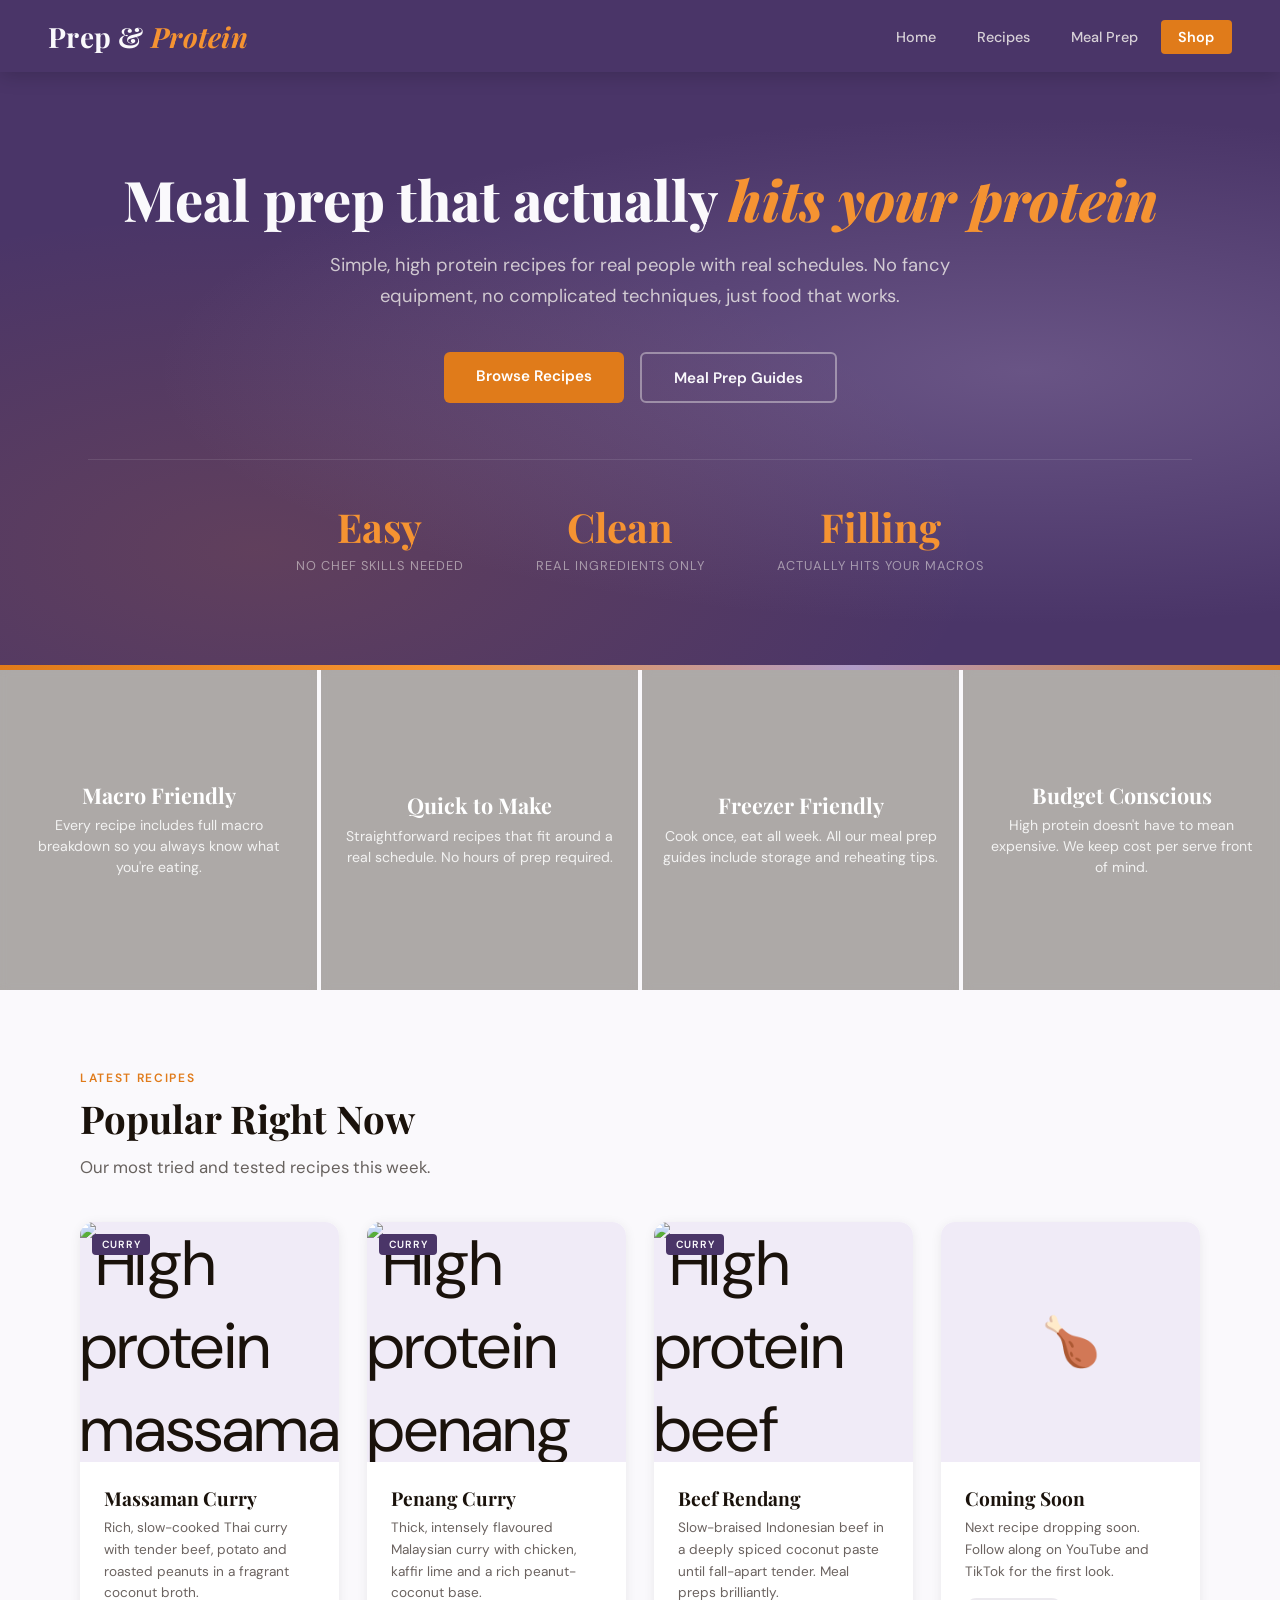
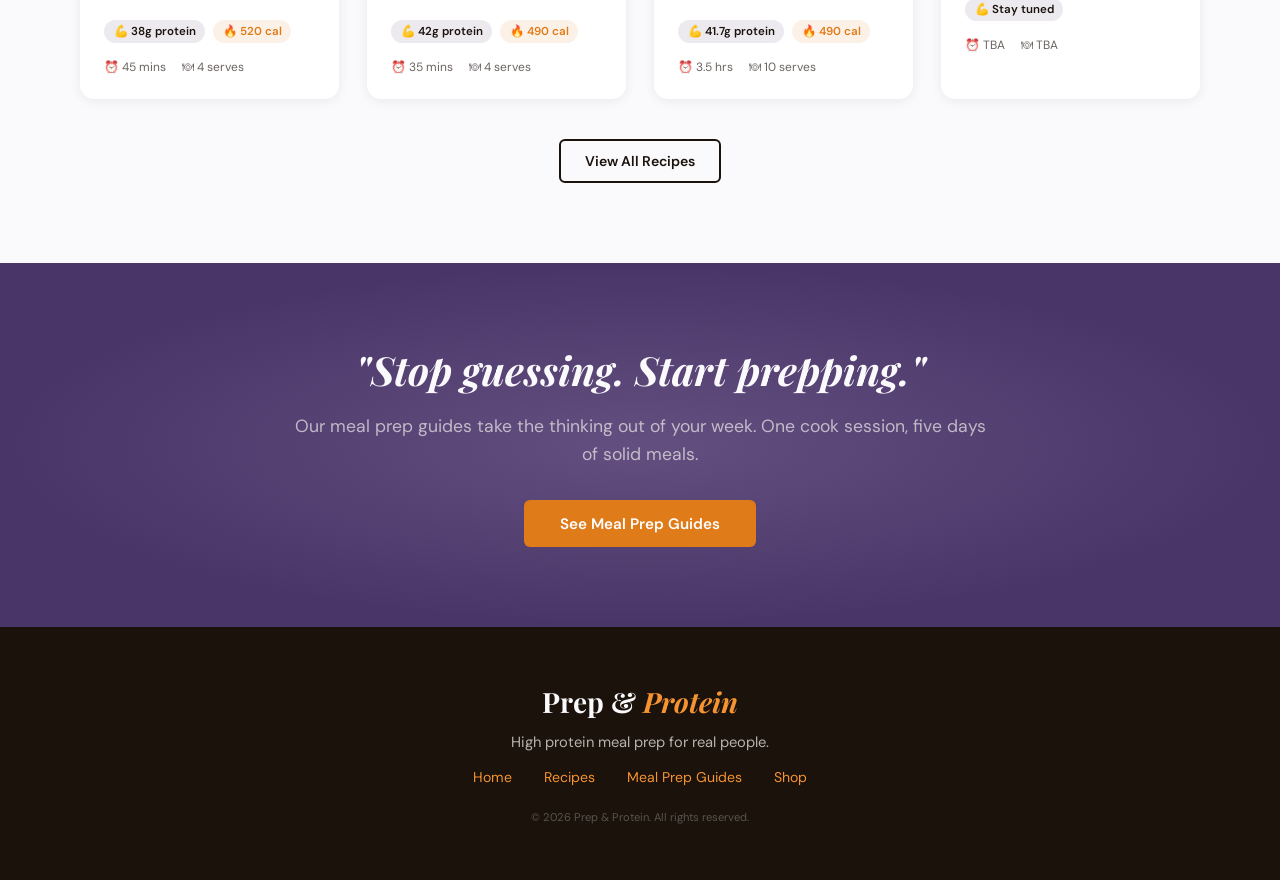
==== commit 5516ea80: "Update index.html" ====
--- a/index.html
+++ b/index.html
@@ -3,13 +3,14 @@
 <head>
   <meta charset="UTF-8" />
   <meta name="viewport" content="width=device-width, initial-scale=1.0" />
+  <meta name="google-site-verification" content="mrOGPGg8dKVRT25Sq7esoj1Erb7VFOQ_XBY3JRe0lR0" />
   <title>Prep and Protein — High Protein Meal Prep Recipes</title>
   <meta name="description" content="Simple, high protein meal prep recipes for real people. Quick to make, macro friendly, and actually delicious." />
-  <link rel="canonical" href="https://www.prepandprotein.com.au/" />
+  <link rel="canonical" href="https://prep-and-protein.com/" />
   <meta property="og:title" content="Prep and Protein — High Protein Meal Prep Recipes" />
   <meta property="og:description" content="Simple, high protein meal prep recipes for real people. Quick to make, macro friendly, and actually delicious." />
   <meta property="og:type" content="website" />
-  <meta property="og:url" content="https://www.prepandprotein.com.au/" />
+  <meta property="og:url" content="https://prep-and-protein.com/" />
   <meta property="og:locale" content="en_AU" />
   <link rel="preconnect" href="https://fonts.googleapis.com">
   <link href="https://fonts.googleapis.com/css2?family=Playfair+Display:ital,wght@0,500;0,700;0,800;1,500;1,700&family=DM+Sans:wght@300;400;500;600&display=swap" rel="stylesheet">
@@ -94,7 +95,7 @@
     <div class="recipes-grid">
       <div class="recipe-card">
         <div class="recipe-img">
-          <img src="https://images.unsplash.com/photo-1455619452474-d2be8b1e70cd?w=600&q=80&auto=format&fit=crop" alt="Massaman Curry" loading="lazy">
+          <img src="https://images.unsplash.com/photo-1455619452474-d2be8b1e70cd?w=600&q=80&auto=format&fit=crop" alt="High protein massaman beef curry meal prep" loading="lazy">
           <span class="recipe-tag">Curry</span>
         </div>
         <div class="recipe-body">
@@ -112,7 +113,7 @@
       </div>
       <div class="recipe-card">
         <div class="recipe-img">
-          <img src="https://images.unsplash.com/photo-1548943487-a2e4e43b4853?w=600&q=80&auto=format&fit=crop" alt="Penang Curry" loading="lazy">
+          <img src="https://images.unsplash.com/photo-1548943487-a2e4e43b4853?w=600&q=80&auto=format&fit=crop" alt="High protein penang chicken curry meal prep" loading="lazy">
           <span class="recipe-tag">Curry</span>
         </div>
         <div class="recipe-body">
@@ -130,7 +131,7 @@
       </div>
       <a href="beef-rendang.html" class="recipe-card recipe-card-link">
         <div class="recipe-img">
-          <img src="https://images.unsplash.com/photo-1585937421612-70a008356fbe?w=600&q=80&auto=format&fit=crop" alt="Beef Rendang" loading="lazy">
+          <img src="https://images.unsplash.com/photo-1585937421612-70a008356fbe?w=600&q=80&auto=format&fit=crop" alt="High protein beef rendang in meal prep containers" loading="lazy">
           <span class="recipe-tag">Curry</span>
         </div>
         <div class="recipe-body">
--- a/style.css
+++ b/style.css
@@ -1,788 +1,1047 @@
+/* ═══════════════════════════════════════════════════════════════════════
+   PREP & PROTEIN — MASTER STYLESHEET
+   ═══════════════════════════════════════════════════════════════════════
+
+   ARCHITECTURE: Mobile-first responsive CSS
+   ───────────────────────────────────────────
+   Base styles = mobile (≤ 599px). Every rule outside a @media block
+   is the MOBILE default. Desktop overrides are layered on via
+   min-width breakpoints that ADD to (never replace) the base.
+
+   Breakpoints:
+     600px  — Tablet (2-col grids, wider feature items)
+     768px  — Small desktop (show nav links, typography bumps)
+     1024px — Desktop (full grid columns, roomier spacing)
+     1440px — Large desktop (slightly wider container, bigger headings)
+
+   ╔══════════════════════════════════════════════════════════════════╗
+   ║  RULES FOR KEEPING MOBILE + DESKTOP IN SYNC — READ THIS FIRST  ║
+   ╠══════════════════════════════════════════════════════════════════╣
+   ║                                                                  ║
+   ║  DO:                                                             ║
+   ║  ✓ Use rem / px for font sizes — they cap at a sane value        ║
+   ║  ✓ Use a single --content-max variable for ALL container widths  ║
+   ║  ✓ Use min-width breakpoints that ADD overrides, never reset     ║
+   ║  ✓ Let grids handle width via columns — cards stretch to fill    ║
+   ║  ✓ Keep padding in rem so it's proportional but bounded          ║
+   ║  ✓ Test at 375px, 768px, 1024px, 1440px, 1920px                 ║
+   ║                                                                  ║
+   ║  DON'T:                                                          ║
+   ║  ✗ Use vw units for font-size — text scales infinitely on        ║
+   ║    ultrawide monitors (2.7vw = 52px at 1920px!)                  ║
+   ║  ✗ Use vw for padding/heights — same unbounded scaling problem   ║
+   ║  ✗ Use !important in responsive blocks — makes overrides         ║
+   ║    impossible to maintain; only use for specificity wars like     ║
+   ║    .nav-cta overriding .nav-links a                              ║
+   ║  ✗ Set max-width: 92vw — there's no pixel cap, so on a 2560px   ║
+   ║    monitor your content is 2355px wide (way too wide)            ║
+   ║  ✗ Write separate mobile and desktop rules — write mobile base   ║
+   ║    then layer desktop on top. Two separate rule sets always       ║
+   ║    drift out of sync.                                            ║
+   ║  ✗ Put all desktop overrides in one mega @media block — group    ║
+   ║    by component so related rules stay together                   ║
+   ║  ✗ Scale the nav bar to 10rem+ tall on desktop — it eats the    ║
+   ║    viewport and looks wrong. Nav should be 64-76px max.          ║
+   ║                                                                  ║
+   ╚══════════════════════════════════════════════════════════════════╝
+   ═══════════════════════════════════════════════════════════════════════ */
+
+
+/* ── DESIGN TOKENS ──
+   Change these in ONE place and every component updates.
+   --content-max controls how wide content gets before it stops growing.
+   Breakpoints bump this value so desktop uses more screen real estate.
+
+   MOBILE: --content-max is 100% (full width, padding handles the edges).
+   1024px+: bumped to 1400px (fills most of 1920 without dead space).
+   1440px+: bumped to 1500px (graceful on ultrawide).
+
+   WHY NOT 1200px? On a 1920px screen, 1200px leaves 360px dead space
+   per side — that's the "too narrow, too much cream" problem.
+   1400px leaves ~260px per side = comfortable, not empty. */
 :root {
-      --cream:    #FAF9FC;
-      --cream2:   #F0EBF7;
-      --purple:   #4A3568;
-      --purple2:  #6B4F8E;
-      --lavender: #B09CC8;
-      --orange:   #E07B1A;
-      --orange2:  #F59332;
-      --brown:    #1A120B;
-      --grey:     #6B6360;
-      --lightgrey:#E5DEF0;
-      --white:    #FFFFFF;
-      --condensed:'Playfair Display', serif;
-      --body:     'DM Sans', sans-serif;
-    }
-
-    * { margin: 0; padding: 0; box-sizing: border-box; }
-    html { scroll-behavior: smooth; }
-    body {
-      font-family: var(--body);
-      color: var(--brown);
-      background: var(--cream);
-      overflow-x: hidden;
-    }
-
-    /* ── NAV ── */
-    nav {
-      position: sticky;
-      top: 0;
-      z-index: 200;
-      background: var(--purple);
-      display: flex;
-      align-items: center;
-      justify-content: space-between;
-      padding: 0 1.5rem;
-      height: 64px;
-      box-shadow: 0 2px 20px rgba(0,0,0,0.2);
-    }
-
-    .nav-logo {
-      font-family: var(--condensed);
-      font-size: 1.5rem;
-      font-weight: 700;
-      color: var(--cream);
-      text-decoration: none;
-      letter-spacing: 0.01em;
-    }
-
-    .nav-logo span { color: var(--orange2); font-style: italic; }
-
-    .nav-links {
-      display: flex;
-      align-items: center;
-      gap: 0.25rem;
-      list-style: none;
-    }
-
-    .nav-links a {
-      font-family: var(--body);
-      font-size: 0.85rem;
-      font-weight: 500;
-      color: rgba(250,247,242,0.8);
-      text-decoration: none;
-      padding: 0.4rem 0.9rem;
-      border-radius: 4px;
-      transition: all 0.2s;
-    }
-
-    .nav-links a:hover { color: var(--cream); background: rgba(255,255,255,0.1); }
-    .nav-cta { background: var(--orange) !important; color: var(--white) !important; font-weight: 600 !important; }
-    .nav-cta:hover { background: var(--orange2) !important; }
-
-    .hamburger {
-      display: none;
-      flex-direction: column;
-      gap: 5px;
-      cursor: pointer;
-      background: none;
-      border: none;
-      padding: 4px;
-    }
-    .hamburger span { display: block; width: 22px; height: 2px; background: var(--cream); border-radius: 2px; }
-
-    .mobile-menu {
-      display: none;
-      position: fixed;
-      top: 64px; left: 0; right: 0;
-      background: var(--purple);
-      padding: 1rem 1.5rem 1.5rem;
-      z-index: 199;
-      border-top: 1px solid rgba(255,255,255,0.1);
-      flex-direction: column;
-      gap: 0.25rem;
-    }
-    .mobile-menu.open { display: flex; }
-    .mobile-menu a {
-      font-size: 1rem;
-      font-weight: 500;
-      color: rgba(250,247,242,0.85);
-      text-decoration: none;
-      padding: 0.65rem 0.5rem;
-      border-bottom: 1px solid rgba(255,255,255,0.07);
-    }
-    .mobile-menu a.mob-cta {
-      margin-top: 0.5rem;
-      background: var(--orange);
-      color: var(--white);
-      text-align: center;
-      border-radius: 6px;
-      border: none;
-      padding: 0.75rem;
-    }
-
-    /* No page show/hide needed ... each page is its own file now */
-
-    /* ── BUTTONS ── */
-    .btn-primary {
-      display: inline-block;
-      background: var(--orange);
-      color: var(--white);
-      font-family: var(--body);
-      font-size: 0.88rem;
-      font-weight: 600;
-      padding: 0.7rem 1.5rem;
-      border-radius: 6px;
-      text-decoration: none;
-      transition: background 0.2s;
-      cursor: pointer;
-      border: none;
-    }
-    .btn-primary:hover { background: var(--orange2); }
-
-    .btn-outline {
-      display: inline-block;
-      background: transparent;
-      color: var(--brown);
-      font-family: var(--body);
-      font-size: 0.88rem;
-      font-weight: 600;
-      padding: 0.68rem 1.5rem;
-      border-radius: 6px;
-      border: 2px solid var(--brown);
-      text-decoration: none;
-      transition: all 0.2s;
-      cursor: pointer;
-    }
-    .btn-outline-light { color: var(--cream); border-color: rgba(250,247,242,0.4); }
-    .btn-outline-light:hover { background: var(--cream); color: var(--brown); }
-    .btn-outline:hover { background: var(--brown); color: var(--white); }
-
-    /* ── HERO ── */
-    .hero {
-      background: var(--purple);
-      position: relative;
-      overflow: hidden;
-      padding: 3rem 1.5rem 4rem;
-      min-height: 440px;
-      display: flex;
-      align-items: center;
-    }
-
-    .hero::before {
-      content: '';
-      position: absolute;
-      top: 0; right: 0; bottom: 0; left: 0;
-      background:
-        radial-gradient(ellipse at 80% 50%, rgba(176,156,200,0.3) 0%, transparent 60%),
-        radial-gradient(ellipse at 20% 80%, rgba(224,123,26,0.15) 0%, transparent 50%);
-      pointer-events: none;
-    }
-
-    .hero::after {
-      content: '';
-      position: absolute;
-      bottom: 0; left: 0; right: 0;
-      height: 5px;
-      background: linear-gradient(90deg, var(--orange), var(--orange2), var(--lavender), var(--orange));
-    }
-
-    .hero-inner {
-      max-width: 1100px;
-      margin: 0 auto;
-      width: 100%;
-      position: relative;
-      z-index: 1;
-      text-align: center;
-    }
-
-    .hero-eyebrow {
-      display: inline-block;
-      background: rgba(245,147,50,0.2);
-      border: 1px solid rgba(245,147,50,0.4);
-      color: var(--orange2);
-      font-size: 0.72rem;
-      font-weight: 600;
-      letter-spacing: 0.14em;
-      text-transform: uppercase;
-      padding: 0.3rem 0.9rem;
-      border-radius: 20px;
-      margin-bottom: 1.5rem;
-    }
-
-    .hero h1 {
-      font-family: var(--condensed);
-      font-size: clamp(2.4rem, 7vw, 4.2rem);
-      font-weight: 800;
-      color: var(--cream);
-      line-height: 1.1;
-      margin-bottom: 1.25rem;
-    }
-
-    .hero h1 em {
-      color: var(--orange2);
-      font-style: italic;
-    }
-
-    .hero p {
-      font-size: clamp(0.95rem, 2.5vw, 1.1rem);
-      color: rgba(250,247,242,0.75);
-      line-height: 1.7;
-      max-width: 560px;
-      margin: 0 auto 2rem;
-    }
-
-    .hero-btns { display: flex; gap: 1rem; justify-content: center; flex-wrap: wrap; }
-
-    .hero-stats {
-      display: flex;
-      justify-content: center;
-      gap: 2.5rem;
-      margin-top: 3rem;
-      padding-top: 2rem;
-      border-top: 1px solid rgba(255,255,255,0.1);
-      flex-wrap: wrap;
-    }
-
-    .hero-stat-num {
-      font-family: var(--condensed);
-      font-size: 1.8rem;
-      font-weight: 700;
-      color: var(--orange2);
-    }
-
-    .hero-stat-label {
-      font-size: 0.75rem;
-      color: rgba(250,247,242,0.5);
-      text-transform: uppercase;
-      letter-spacing: 0.08em;
-      margin-top: 0.2rem;
-    }
-
-    /* ── SECTIONS ── */
-    .section { padding: 4rem 1.5rem; }
-    .section-inner { max-width: 1200px; margin: 0 auto; }
-
-    .section-label {
-      font-size: 0.7rem;
-      font-weight: 600;
-      letter-spacing: 0.14em;
-      text-transform: uppercase;
-      color: var(--orange);
-      margin-bottom: 0.6rem;
-    }
-
-    .section-title {
-      font-family: var(--condensed);
-      font-size: clamp(1.6rem, 4vw, 2.4rem);
-      font-weight: 700;
-      color: var(--brown);
-      line-height: 1.2;
-      margin-bottom: 0.75rem;
-    }
-
-    .section-sub {
-      font-size: 0.95rem;
-      color: var(--brown);
-      opacity: 0.65;
-      line-height: 1.7;
-      max-width: 560px;
-      margin-bottom: 2.5rem;
-    }
-
-    .section-cta { text-align: center; margin-top: 2.5rem; }
-
-    /* ── PAGE HERO ── */
-    .page-hero {
-      background: var(--purple);
-      padding: 3.5rem 1.5rem 3rem;
-      text-align: center;
-      position: relative;
-      overflow: hidden;
-    }
-    .page-hero::after {
-      content: '';
-      position: absolute;
-      bottom: 0; left: 0; right: 0;
-      height: 4px;
-      background: linear-gradient(90deg, var(--orange), var(--orange2), var(--lavender));
-    }
-    .page-hero-inner { max-width: 1200px; margin: 0 auto; position: relative; z-index: 1; }
-    .page-hero h2 {
-      font-family: var(--condensed);
-      font-size: clamp(1.8rem, 5vw, 3rem);
-      font-weight: 700;
-      color: var(--cream);
-      margin-bottom: 0.75rem;
-    }
-    .page-hero p { color: rgba(250,247,242,0.7); font-size: 0.95rem; line-height: 1.6; }
-    .page-hero p.sub { color: var(--orange2); font-weight: 500; margin-bottom: 0.4rem; }
-
-    /* ── RECIPE CARDS ── */
-    .recipes-grid {
-      display: grid;
-      grid-template-columns: repeat(4, 1fr);
-      gap: 1.5rem;
-      margin-top: 1rem;
-    }
-
-    @media (max-width: 900px) {
-      .recipes-grid { grid-template-columns: repeat(2, 1fr); }
-    }
-
-    @media (max-width: 500px) {
-      .recipes-grid { grid-template-columns: 1fr; }
-    }
-
-    .recipe-card {
-      background: var(--white);
-      border-radius: 14px;
-      overflow: hidden;
-      box-shadow: 0 2px 12px rgba(26,18,11,0.07);
-      transition: transform 0.2s, box-shadow 0.2s;
-      cursor: pointer;
-    }
-    .recipe-card-link { text-decoration: none; color: inherit; display: block; }
-    .recipe-card:hover { transform: translateY(-4px); box-shadow: 0 8px 24px rgba(26,18,11,0.12); }
-
-    .recipe-img {
-      width: 100%;
-      height: 200px;
-      background: var(--cream2);
-      display: flex;
-      align-items: center;
-      justify-content: center;
-      font-size: 4rem;
-      position: relative;
-      overflow: hidden;
-    }
-    .recipe-img-placeholder { background: var(--cream2); display: flex; align-items: center; justify-content: center; font-size: 3rem; width: 100%; height: 200px; }
-    .recipe-img img {
-      width: 100%;
-      height: 100%;
-      object-fit: cover;
-      display: block;
-    }
-
-    .recipe-tag {
-      position: absolute;
-      top: 0.75rem;
-      left: 0.75rem;
-      background: var(--purple);
-      color: var(--cream);
-      font-size: 0.65rem;
-      font-weight: 600;
-      letter-spacing: 0.08em;
-      text-transform: uppercase;
-      padding: 0.25rem 0.6rem;
-      border-radius: 4px;
-    }
-
-    .recipe-body { padding: 1.25rem; }
-
-    .recipe-title {
-      font-family: var(--condensed);
-      font-size: 1.15rem;
-      font-weight: 700;
-      color: var(--brown);
-      margin-bottom: 0.4rem;
-      line-height: 1.3;
-    }
-
-    .recipe-desc { font-size: 0.82rem; color: var(--grey); line-height: 1.6; margin-bottom: 1rem; }
-
-    .recipe-macros {
-      display: flex;
-      gap: 0.5rem;
-      flex-wrap: wrap;
-      margin-bottom: 1rem;
-    }
-
-    .macro-pill {
-      font-size: 0.72rem;
-      font-weight: 600;
-      padding: 0.25rem 0.6rem;
-      border-radius: 20px;
-      background: var(--cream2);
-      color: var(--brown);
-    }
-    .macro-pill.protein { background: rgba(74,53,104,0.1); color: var(--brown); }
-    .macro-pill.cals { background: rgba(224,123,26,0.1); color: var(--orange); }
-
-    .recipe-meta {
-      display: flex;
-      gap: 1rem;
-      font-size: 0.75rem;
-      color: var(--grey);
-    }
-
-    .recipe-meta span::before { margin-right: 0.3rem; }
-
-    /* ── FILTER TABS ── */
-    .filter-tabs {
-      display: flex;
-      gap: 0.5rem;
-      flex-wrap: wrap;
-      margin-bottom: 2rem;
-    }
-
-    .filter-tab {
-      font-size: 0.82rem;
-      font-weight: 600;
-      padding: 0.45rem 1rem;
-      border-radius: 20px;
-      border: 1.5px solid var(--lightgrey);
-      background: var(--white);
-      color: var(--grey);
-      cursor: pointer;
-      transition: all 0.2s;
-    }
-
-    .filter-tab:hover, .filter-tab.active {
-      background: var(--purple);
-      border-color: var(--brown);
-      color: var(--white);
-    }
-
-    /* ── PREP GUIDES ── */
-    .guides-grid {
-      display: grid;
-      grid-template-columns: repeat(auto-fill, minmax(320px, 1fr));
-      gap: 1.5rem;
-    }
-
-    .guide-card {
-      background: var(--white);
-      border-radius: 14px;
-      padding: 1.75rem;
-      box-shadow: 0 2px 12px rgba(26,18,11,0.07);
-      border-left: 4px solid var(--orange);
-      transition: transform 0.2s;
-    }
-    .guide-card:hover { transform: translateY(-3px); }
-    .guide-card.featured { border-left-color: var(--orange); }
-
-    .guide-icon { font-size: 2rem; margin-bottom: 1rem; }
-
-    .guide-label {
-      font-size: 0.65rem;
-      font-weight: 700;
-      letter-spacing: 0.1em;
-      text-transform: uppercase;
-      color: var(--orange);
-      margin-bottom: 0.4rem;
-    }
-
-    .guide-title {
-      font-family: var(--condensed);
-      font-size: 1.2rem;
-      font-weight: 700;
-      color: var(--brown);
-      margin-bottom: 0.6rem;
-      line-height: 1.3;
-    }
-
-    .guide-desc { font-size: 0.85rem; color: var(--grey); line-height: 1.65; margin-bottom: 1.25rem; }
-
-    .guide-steps {
-      list-style: none;
-      margin-bottom: 1.25rem;
-    }
-
-    .guide-steps li {
-      font-size: 0.82rem;
-      color: var(--brown);
-      padding: 0.3rem 0;
-      padding-left: 1.25rem;
-      position: relative;
-    }
-
-    .guide-steps li::before {
-      content: '✓';
-      position: absolute;
-      left: 0;
-      color: var(--lavender);
-      font-weight: 700;
-    }
-
-    /* ── SHOP ── */
-    .shop-grid {
-      display: grid;
-      grid-template-columns: repeat(auto-fill, minmax(260px, 1fr));
-      gap: 1.5rem;
-    }
-
-    .shop-card {
-      background: var(--white);
-      border-radius: 14px;
-      overflow: hidden;
-      box-shadow: 0 2px 12px rgba(26,18,11,0.07);
-      transition: transform 0.2s;
-    }
-    .shop-card:hover { transform: translateY(-3px); }
-
-    .shop-img {
-      height: 160px;
-      background: var(--cream2);
-      display: flex;
-      align-items: center;
-      justify-content: center;
-      font-size: 3.5rem;
-    }
-
-    .shop-body { padding: 1.25rem; }
-
-    .shop-badge {
-      display: inline-block;
-      font-size: 0.65rem;
-      font-weight: 700;
-      letter-spacing: 0.08em;
-      text-transform: uppercase;
-      padding: 0.2rem 0.5rem;
-      border-radius: 3px;
-      background: rgba(74,53,104,0.1);
-      color: var(--brown);
-      margin-bottom: 0.5rem;
-    }
-
-    .shop-title {
-      font-family: var(--condensed);
-      font-size: 1.1rem;
-      font-weight: 700;
-      color: var(--brown);
-      margin-bottom: 0.4rem;
-    }
-
-    .shop-desc { font-size: 0.82rem; color: var(--grey); line-height: 1.55; margin-bottom: 1rem; }
-
-    .shop-price {
-      font-family: var(--condensed);
-      font-size: 1.1rem;
-      font-weight: 700;
-      color: var(--orange);
-      margin-bottom: 1rem;
-    }
-
-    .shop-price span { font-family: var(--body); font-size: 0.75rem; color: var(--grey); font-weight: 400; }
-
-    .affiliate-disclaimer {
-      background: var(--cream2);
-      border: 1px solid var(--lightgrey);
-      border-radius: 8px;
-      padding: 1rem 1.25rem;
-      font-size: 0.78rem;
-      color: var(--grey);
-      line-height: 1.6;
-      max-width: 700px;
-      margin: 2.5rem auto 0;
-      text-align: center;
-    }
-
-    /* ── HOME FEATURED ── */
-                .featured-strip {
-      padding: 0;
-      overflow: hidden;
-    }
-
-    .features-row {
-      display: grid;
-      grid-template-columns: repeat(4, 1fr);
-      gap: 4px;
-      max-width: 66.666%;
-      margin: 0 auto;
-    }
-
-    @media (max-width: 900px) {
-      .features-row { max-width: 100%; }
-    }
-
-    @media (max-width: 600px) {
-      .features-row { grid-template-columns: repeat(2, 1fr); }
-    }
-
-    .feature-item {
-      position: relative;
-      height: 160px;
-      background-size: cover;
-      background-position: center;
-      overflow: hidden;
-      display: flex;
-      align-items: center;
-      justify-content: center;
-    }
-
-    @media (max-width: 600px) {
-      .feature-item { height: 140px; }
-    }
-
-    .feature-overlay { display: none; }
-
-    .feature-content {
-      position: absolute;
-      top: 0;
-      left: 0;
-      right: 0;
-      bottom: 0;
-      width: 100%;
-      height: 100%;
-      display: flex;
-      flex-direction: column;
-      align-items: center;
-      justify-content: center;
-      text-align: center;
-      padding: 1.25rem;
-      background: rgba(30, 20, 10, 0.35);
-      backdrop-filter: blur(5px);
-      -webkit-backdrop-filter: blur(5px);
-      box-sizing: border-box;
-    }
-
-    .feature-title {
-      font-family: var(--condensed);
-      font-size: 1.05rem;
-      font-weight: 700;
-      color: white;
-      margin-bottom: 0.4rem;
-    }
-
-    .feature-desc { font-size: 0.75rem; color: rgba(255,255,255,0.85); line-height: 1.5; }
-
-
-    /* ── CTA BANNER ── */
-    .cta-banner {
-      background: var(--purple);
-      padding: 3.5rem 1.5rem;
-      text-align: center;
-      position: relative;
-      overflow: hidden;
-    }
-    .cta-banner::before {
-      content: '';
-      position: absolute;
-      top: 0; right: 0; bottom: 0; left: 0;
-      background: radial-gradient(ellipse at center, rgba(176,156,200,0.25) 0%, transparent 70%);
-    }
-    .cta-banner-inner { max-width: 900px; margin: 0 auto; position: relative; z-index: 1; }
-    .cta-banner h2 {
-      font-family: var(--condensed);
-      font-size: clamp(1.6rem, 4vw, 2.2rem);
-      font-weight: 700;
-      color: var(--cream);
-      margin-bottom: 0.75rem;
-      font-style: italic;
-    }
-    .cta-banner p { color: rgba(250,247,242,0.65); font-size: 0.92rem; margin-bottom: 1.75rem; line-height: 1.6; }
-
-    /* ── FOOTER ── */
-    footer {
-      background: var(--brown);
-      color: rgba(250,247,242,0.7);
-      text-align: center;
-      padding: 2.5rem 1.5rem;
-      font-size: 0.82rem;
-    }
-    .footer-logo {
-      font-family: var(--condensed);
-      font-size: 1.5rem;
-      font-weight: 700;
-      color: var(--cream);
-      margin-bottom: 0.75rem;
-    }
-    .footer-logo span { color: var(--orange2); font-style: italic; }
-    footer a { color: var(--orange2); text-decoration: none; }
-    footer a:hover { text-decoration: underline; }
-    .footer-links {
-      display: flex;
-      justify-content: center;
-      gap: 1.5rem;
-      flex-wrap: wrap;
-      margin: 1rem 0 1.5rem;
-      font-size: 0.8rem;
-    }
-
-    /* ── RESPONSIVE ── */
-    @media (max-width: 700px) {
-      .nav-links { display: none; }
-      .hamburger { display: flex; }
-    }
-
-    /* ── RECIPE PAGE ── */
-    .recipe-hero-img { width:100%; height:300px; overflow:hidden; }
-    .recipe-hero-img img { width:100%; height:100%; object-fit:cover; display:block; }
-
-    .macro-bar { background:var(--purple); padding:1.5rem; }
-    .macro-bar-inner { max-width:1200px; margin:0 auto; }
-
-    .recipe-info-row { display:flex; border-bottom:1px solid rgba(255,255,255,0.12); margin-bottom:1.25rem; padding-bottom:1rem; }
-    .recipe-info-cell { flex:1; text-align:center; border-left:1px solid rgba(255,255,255,0.12); }
-    .recipe-info-cell:first-child { border-left:none; }
-    .recipe-info-val { font-family:var(--condensed); font-size:1.05rem; font-weight:700; color:white; }
-    .recipe-info-lbl { font-size:0.62rem; color:rgba(250,249,252,0.5); text-transform:uppercase; letter-spacing:0.06em; }
-
-    .macro-toggle { display:flex; justify-content:center; gap:0.5rem; margin-bottom:1.25rem; }
-    .macro-btn { font-size:0.78rem; font-weight:600; padding:0.4rem 1.1rem; border-radius:20px; border:none; cursor:pointer; background:rgba(255,255,255,0.15); color:rgba(250,249,252,0.7); }
-    .macro-btn-active { background:var(--orange) !important; color:white !important; }
-
-    .macro-grid { display:grid; grid-template-columns:repeat(5,1fr); gap:0.5rem; text-align:center; }
-    .macro-cell { background:rgba(0,0,0,0.15); border-radius:10px; padding:0.75rem 0.25rem; }
-    .macro-val { font-family:var(--condensed); font-size:1.5rem; font-weight:700; color:var(--orange2); }
-    .macro-lbl { font-size:0.65rem; color:rgba(250,249,252,0.55); text-transform:uppercase; letter-spacing:0.06em; }
-    .macro-rice-note { text-align:center; padding:0.5rem 0 0; font-size:0.68rem; color:rgba(250,249,252,0.45); letter-spacing:0.06em; text-transform:uppercase; }
-
-    .recipe-body-grid { display:grid; grid-template-columns:1fr 1fr; gap:3rem; margin-bottom:2.5rem; }
-    @media (max-width:640px) { .recipe-body-grid { grid-template-columns:1fr; gap:1.5rem; } }
-
-    .recipe-section-title { font-family:var(--condensed); font-size:1.2rem; font-weight:700; color:var(--brown); margin-bottom:1rem; }
-
-    .ingredients-list { list-style:none; }
-    .ingredients-list li { display:flex; justify-content:space-between; padding:0.65rem 0; border-bottom:1px solid var(--lightgrey); font-size:0.9rem; }
-    .ingredients-list li:last-child { border-bottom:none; }
-    .ing-name { font-weight:500; }
-    .ing-qty { color:var(--grey); }
-    .ing-note { font-size:0.75rem; color:var(--orange); font-weight:400; }
-
-    .recipe-info-table { font-size:0.9rem; }
-    .recipe-info-row-table { display:flex; justify-content:space-between; padding:0.6rem 0; border-bottom:1px solid var(--lightgrey); }
-    .recipe-info-row-table:last-child { border-bottom:none; }
-    .recipe-info-row-table span:last-child { font-weight:500; }
-
-    .method-list { list-style:none; display:flex; flex-direction:column; gap:1rem; }
-    .method-list li { display:flex; gap:1rem; align-items:flex-start; font-size:0.95rem; line-height:1.6; }
-    .step-num { background:var(--purple); color:white; border-radius:50%; width:28px; height:28px; min-width:28px; display:flex; align-items:center; justify-content:center; font-weight:700; font-size:0.8rem; }
-    .step-num-final { background:var(--orange); }
-
-    .meal-prep-tips { background:var(--cream2); border-left:4px solid var(--orange); border-radius:0 10px 10px 0; padding:1.25rem 1.5rem; margin-top:2.5rem; }
-    .meal-prep-tips-title { font-weight:700; font-size:1rem; margin-bottom:0.75rem; color:var(--brown); }
-    .tip { font-size:0.9rem; color:var(--grey); padding:0.3rem 0; line-height:1.5; }
-
-    /* ── GUIDES ── */
-    .guide-emoji { font-size: 2.5rem; margin-bottom: 0.75rem; }
-    .guide-tips { list-style: none; margin: 1rem 0 1.5rem; display: flex; flex-direction: column; gap: 0.4rem; }
-    .guide-tips li { font-size: 0.85rem; color: var(--grey); padding-left: 1rem; position: relative; }
-    .guide-tips li::before { content: "✓"; position: absolute; left: 0; color: var(--orange); }
-
-    /* ── SHOP ── */
-    .shop-emoji { font-size: 2.5rem; margin-bottom: 0.5rem; }
-    .shop-cat { font-size: 0.7rem; font-weight: 600; letter-spacing: 0.1em; text-transform: uppercase; color: var(--orange); margin-bottom: 0.3rem; }
-    .shop-name { font-family: var(--condensed); font-size: 1.1rem; font-weight: 700; color: var(--brown); margin-bottom: 0.5rem; }
-
-    /* ── DESKTOP SCALING ── */
-    @media (min-width: 1024px) {
-      /* Kill side padding on all containers so content fills the screen */
-      .hero { padding: 5rem 0 4rem; }
-      .hero-inner { max-width: 100%; padding: 0 5rem; box-sizing: border-box; }
-      .section { padding: 5rem 0; }
-      .section-inner { max-width: 100%; padding: 0 5rem; box-sizing: border-box; }
-      .page-hero { padding: 3.5rem 0 3rem; }
-      .page-hero-inner { max-width: 100%; padding: 0 5rem; box-sizing: border-box; }
-      .cta-banner { padding: 3.5rem 0; }
-      .cta-banner-inner { max-width: 100%; padding: 0 5rem; box-sizing: border-box; }
-      .macro-bar { padding: 1.5rem 0; }
-      .macro-bar-inner { max-width: 100%; padding: 0 5rem; box-sizing: border-box; }
-
-      /* Font scaling */
-      .hero h1 { font-size: 5.5rem; line-height: 1.05; }
-      .hero h1 em { font-size: inherit; }
-      .hero p { font-size: 1.25rem; max-width: 800px; margin-bottom: 2.5rem; }
-      .hero-btns a { font-size: 1.05rem; padding: 1rem 2.5rem; }
-      .hero-stat-num { font-size: 2.2rem; }
-      .hero-stat-label { font-size: 0.9rem; }
-      .hero-stats { gap: 4rem; margin-top: 4rem; padding-top: 2.5rem; }
-      .section-label { font-size: 0.8rem; }
-      .section-title { font-size: 2.6rem; }
-      .section-sub { font-size: 1.05rem; }
-      .recipe-title { font-size: 1.25rem; }
-      .recipe-desc { font-size: 0.9rem; }
-      .feature-title { font-size: 1.1rem; }
-      .feature-desc { font-size: 0.82rem; }
-    }
+  --cream:    #FAF9FC;
+  --cream2:   #F0EBF7;
+  --purple:   #4A3568;
+  --purple2:  #6B4F8E;
+  --lavender: #B09CC8;
+  --orange:   #E07B1A;
+  --orange2:  #F59332;
+  --brown:    #1A120B;
+  --grey:     #6B6360;
+  --lightgrey:#E5DEF0;
+  --white:    #FFFFFF;
+  --condensed:'Playfair Display', serif;
+  --body:     'DM Sans', sans-serif;
+
+  --content-max: 100%;
+  --content-pad: 1.5rem;
+}
+
+* { margin: 0; padding: 0; box-sizing: border-box; }
+html { scroll-behavior: smooth; }
+body {
+  font-family: var(--body);
+  color: var(--brown);
+  background: var(--cream);
+  overflow-x: hidden;
+}
+
+
+/* ── CONTAINER PATTERN ──
+   Every major section wraps its content in an "-inner" div.
+   This inner div gets: max-width + auto margins + side padding.
+   The PARENT section can be full-bleed (colored backgrounds),
+   while the INNER constrains the text/cards to a readable width.
+
+   WHY: If you put max-width on the section itself, you lose the
+   full-width background color. Always separate "background wrapper"
+   from "content container". */
+.hero-inner,
+.section-inner,
+.page-hero-inner,
+.cta-banner-inner,
+.macro-bar-inner {
+  width: 100%;
+  max-width: var(--content-max);
+  margin: 0 auto;
+  padding: 0 var(--content-pad);
+}
+
+
+/* ══════════════════════════════════
+   NAV
+   ══════════════════════════════════
+   Height is fixed in px (not rem/vw) so it never balloons.
+   Mobile: 64px. Desktop: 72px. That's it. */
+nav {
+  position: sticky;
+  top: 0;
+  z-index: 200;
+  background: var(--purple);
+  display: flex;
+  align-items: center;
+  justify-content: space-between;
+  padding: 0 var(--content-pad);
+  height: 64px;
+  box-shadow: 0 2px 20px rgba(0,0,0,0.2);
+}
+
+.nav-logo {
+  font-family: var(--condensed);
+  font-size: 1.5rem;
+  font-weight: 700;
+  color: var(--cream);
+  text-decoration: none;
+  letter-spacing: 0.01em;
+}
+.nav-logo span { color: var(--orange2); font-style: italic; }
+
+/* Desktop nav links — hidden on mobile via base rule below */
+.nav-links {
+  display: flex;
+  align-items: center;
+  gap: 0.25rem;
+  list-style: none;
+}
+.nav-links a {
+  font-family: var(--body);
+  font-size: 0.85rem;
+  font-weight: 500;
+  color: rgba(250,247,242,0.8);
+  text-decoration: none;
+  padding: 0.4rem 0.9rem;
+  border-radius: 4px;
+  transition: all 0.2s;
+}
+.nav-links a:hover { color: var(--cream); background: rgba(255,255,255,0.1); }
+
+/* !important is acceptable here — .nav-cta is a modifier on .nav-links a
+   and needs to win the specificity fight without nesting selectors deeper */
+.nav-cta { background: var(--orange) !important; color: var(--white) !important; font-weight: 600 !important; }
+.nav-cta:hover { background: var(--orange2) !important; }
+
+.hamburger {
+  display: none;
+  flex-direction: column;
+  gap: 5px;
+  cursor: pointer;
+  background: none;
+  border: none;
+  padding: 4px;
+}
+.hamburger span { display: block; width: 22px; height: 2px; background: var(--cream); border-radius: 2px; }
+
+/* Mobile menu overlay — toggled via JS adding .open class */
+.mobile-menu {
+  display: none;
+  position: fixed;
+  top: 64px; left: 0; right: 0;
+  background: var(--purple);
+  padding: 1rem 1.5rem 1.5rem;
+  z-index: 199;
+  border-top: 1px solid rgba(255,255,255,0.1);
+  flex-direction: column;
+  gap: 0.25rem;
+}
+.mobile-menu.open { display: flex; }
+.mobile-menu a {
+  font-size: 1rem;
+  font-weight: 500;
+  color: rgba(250,247,242,0.85);
+  text-decoration: none;
+  padding: 0.65rem 0.5rem;
+  border-bottom: 1px solid rgba(255,255,255,0.07);
+}
+.mobile-menu a.mob-cta {
+  margin-top: 0.5rem;
+  background: var(--orange);
+  color: var(--white);
+  text-align: center;
+  border-radius: 6px;
+  border: none;
+  padding: 0.75rem;
+}
+
+/* MOBILE BASE: hide desktop nav links, show hamburger.
+   Breakpoint at 768px flips this. */
+.nav-links { display: none; }
+.hamburger { display: flex; }
+
+
+/* ══════════════════════════════════
+   BUTTONS
+   ══════════════════════════════════
+   Font sizes in rem — they stay readable at every screen size
+   without needing breakpoint overrides. */
+.btn-primary {
+  display: inline-block;
+  background: var(--orange);
+  color: var(--white);
+  font-family: var(--body);
+  font-size: 0.88rem;
+  font-weight: 600;
+  padding: 0.7rem 1.5rem;
+  border-radius: 6px;
+  text-decoration: none;
+  transition: background 0.2s;
+  cursor: pointer;
+  border: none;
+}
+.btn-primary:hover { background: var(--orange2); }
+
+.btn-outline {
+  display: inline-block;
+  background: transparent;
+  color: var(--brown);
+  font-family: var(--body);
+  font-size: 0.88rem;
+  font-weight: 600;
+  padding: 0.68rem 1.5rem;
+  border-radius: 6px;
+  border: 2px solid var(--brown);
+  text-decoration: none;
+  transition: all 0.2s;
+  cursor: pointer;
+}
+.btn-outline-light { color: var(--cream); border-color: rgba(250,247,242,0.4); }
+.btn-outline-light:hover { background: var(--cream); color: var(--brown); }
+.btn-outline:hover { background: var(--brown); color: var(--white); }
+
+
+/* ══════════════════════════════════
+   HERO (home page)
+   ══════════════════════════════════
+   Full-bleed purple background. Content centered via .hero-inner container.
+   Padding in rem, not vw — so it doesn't blow out on ultrawide. */
+.hero {
+  background: var(--purple);
+  position: relative;
+  overflow: hidden;
+  padding: 3rem var(--content-pad) 4rem;
+  min-height: 440px;
+  display: flex;
+  align-items: center;
+}
+
+/* Decorative gradient overlays — positioned absolute so they
+   fill the hero regardless of content height */
+.hero::before {
+  content: '';
+  position: absolute;
+  top: 0; right: 0; bottom: 0; left: 0;
+  background:
+    radial-gradient(ellipse at 80% 50%, rgba(176,156,200,0.3) 0%, transparent 60%),
+    radial-gradient(ellipse at 20% 80%, rgba(224,123,26,0.15) 0%, transparent 50%);
+  pointer-events: none;
+}
+
+.hero::after {
+  content: '';
+  position: absolute;
+  bottom: 0; left: 0; right: 0;
+  height: 5px;
+  background: linear-gradient(90deg, var(--orange), var(--orange2), var(--lavender), var(--orange));
+}
+
+.hero-inner {
+  position: relative;
+  z-index: 1;
+  text-align: center;
+}
+
+.hero-eyebrow {
+  display: inline-block;
+  background: rgba(245,147,50,0.2);
+  border: 1px solid rgba(245,147,50,0.4);
+  color: var(--orange2);
+  font-size: 0.72rem;
+  font-weight: 600;
+  letter-spacing: 0.14em;
+  text-transform: uppercase;
+  padding: 0.3rem 0.9rem;
+  border-radius: 20px;
+  margin-bottom: 1.5rem;
+}
+
+/* Hero heading — mobile: 2.4rem, scaled up at breakpoints.
+   NEVER use vw for this. 6vw = 115px on 1920px screens. */
+.hero h1 {
+  font-family: var(--condensed);
+  font-size: 2.4rem;
+  font-weight: 800;
+  color: var(--cream);
+  line-height: 1.1;
+  margin-bottom: 1.25rem;
+}
+.hero h1 em { color: var(--orange2); font-style: italic; }
+
+.hero p {
+  font-size: 0.95rem;
+  color: rgba(250,247,242,0.75);
+  line-height: 1.7;
+  max-width: 560px;
+  margin: 0 auto 2rem;
+}
+
+.hero-btns { display: flex; gap: 1rem; justify-content: center; flex-wrap: wrap; }
+
+.hero-stats {
+  display: flex;
+  justify-content: center;
+  gap: 2.5rem;
+  margin-top: 3rem;
+  padding-top: 2rem;
+  border-top: 1px solid rgba(255,255,255,0.1);
+  flex-wrap: wrap;
+}
+
+.hero-stat-num {
+  font-family: var(--condensed);
+  font-size: 1.8rem;
+  font-weight: 700;
+  color: var(--orange2);
+}
+
+.hero-stat-label {
+  font-size: 0.75rem;
+  color: rgba(250,247,242,0.5);
+  text-transform: uppercase;
+  letter-spacing: 0.08em;
+  margin-top: 0.2rem;
+}
+
+
+/* ══════════════════════════════════
+   SECTIONS (generic content blocks)
+   ══════════════════════════════════
+   .section = full-bleed wrapper (takes background color).
+   .section-inner = constrained content (max-width centered).
+   Padding on .section keeps content off edges on mobile. */
+.section { padding: 4rem var(--content-pad); }
+
+.section-label {
+  font-size: 0.7rem;
+  font-weight: 600;
+  letter-spacing: 0.14em;
+  text-transform: uppercase;
+  color: var(--orange);
+  margin-bottom: 0.6rem;
+}
+
+.section-title {
+  font-family: var(--condensed);
+  font-size: 1.6rem;
+  font-weight: 700;
+  color: var(--brown);
+  line-height: 1.2;
+  margin-bottom: 0.75rem;
+}
+
+.section-sub {
+  font-size: 0.95rem;
+  color: var(--brown);
+  opacity: 0.65;
+  line-height: 1.7;
+  max-width: 560px;
+  margin-bottom: 2.5rem;
+}
+
+.section-cta { text-align: center; margin-top: 2.5rem; }
+
+
+/* ══════════════════════════════════
+   PAGE HERO (sub-pages: recipes, guides, shop)
+   ══════════════════════════════════
+   Full-bleed purple bar with centered text.
+   Same container pattern as main hero. */
+.page-hero {
+  background: var(--purple);
+  padding: 3.5rem var(--content-pad) 3rem;
+  text-align: center;
+  position: relative;
+  overflow: hidden;
+}
+.page-hero::after {
+  content: '';
+  position: absolute;
+  bottom: 0; left: 0; right: 0;
+  height: 4px;
+  background: linear-gradient(90deg, var(--orange), var(--orange2), var(--lavender));
+}
+.page-hero-inner { position: relative; z-index: 1; }
+.page-hero h2 {
+  font-family: var(--condensed);
+  font-size: 1.8rem;
+  font-weight: 700;
+  color: var(--cream);
+  margin-bottom: 0.75rem;
+}
+.page-hero p { color: rgba(250,247,242,0.7); font-size: 0.95rem; line-height: 1.6; }
+.page-hero p.sub { color: var(--orange2); font-weight: 500; margin-bottom: 0.4rem; }
+
+
+/* ══════════════════════════════════
+   RECIPE CARDS (grid listing)
+   ══════════════════════════════════
+   Mobile: 1 column. Tablet: 2. Desktop: 4.
+   Cards fill available width — don't set fixed widths on them.
+   Let the grid columns + gap handle sizing. */
+.recipes-grid {
+  display: grid;
+  grid-template-columns: 1fr;
+  gap: 1.5rem;
+  margin-top: 1rem;
+}
+
+.recipe-card {
+  background: var(--white);
+  border-radius: 14px;
+  overflow: hidden;
+  box-shadow: 0 2px 12px rgba(26,18,11,0.07);
+  transition: transform 0.2s, box-shadow 0.2s;
+  cursor: pointer;
+}
+.recipe-card-link { text-decoration: none; color: inherit; display: block; }
+.recipe-card:hover { transform: translateY(-4px); box-shadow: 0 8px 24px rgba(26,18,11,0.12); }
+
+.recipe-img {
+  width: 100%;
+  height: 200px;
+  background: var(--cream2);
+  display: flex;
+  align-items: center;
+  justify-content: center;
+  font-size: 4rem;
+  position: relative;
+  overflow: hidden;
+}
+.recipe-img-placeholder { background: var(--cream2); display: flex; align-items: center; justify-content: center; font-size: 3rem; width: 100%; height: 200px; }
+.recipe-img img { width: 100%; height: 100%; object-fit: cover; display: block; }
+
+.recipe-tag {
+  position: absolute;
+  top: 0.75rem;
+  left: 0.75rem;
+  background: var(--purple);
+  color: var(--cream);
+  font-size: 0.65rem;
+  font-weight: 600;
+  letter-spacing: 0.08em;
+  text-transform: uppercase;
+  padding: 0.25rem 0.6rem;
+  border-radius: 4px;
+}
+
+.recipe-body { padding: 1.25rem; }
+
+.recipe-title {
+  font-family: var(--condensed);
+  font-size: 1.15rem;
+  font-weight: 700;
+  color: var(--brown);
+  margin-bottom: 0.4rem;
+  line-height: 1.3;
+}
+
+.recipe-desc { font-size: 0.82rem; color: var(--grey); line-height: 1.6; margin-bottom: 1rem; }
+
+.recipe-macros {
+  display: flex;
+  gap: 0.5rem;
+  flex-wrap: wrap;
+  margin-bottom: 1rem;
+}
+
+.macro-pill {
+  font-size: 0.72rem;
+  font-weight: 600;
+  padding: 0.25rem 0.6rem;
+  border-radius: 20px;
+  background: var(--cream2);
+  color: var(--brown);
+}
+.macro-pill.protein { background: rgba(74,53,104,0.1); color: var(--brown); }
+.macro-pill.cals { background: rgba(224,123,26,0.1); color: var(--orange); }
+
+.recipe-meta {
+  display: flex;
+  gap: 1rem;
+  font-size: 0.75rem;
+  color: var(--grey);
+}
+.recipe-meta span::before { margin-right: 0.3rem; }
+
+
+/* ══════════════════════════════════
+   FILTER TABS
+   ══════════════════════════════════ */
+.filter-tabs {
+  display: flex;
+  gap: 0.5rem;
+  flex-wrap: wrap;
+  margin-bottom: 2rem;
+}
+
+.filter-tab {
+  font-size: 0.82rem;
+  font-weight: 600;
+  padding: 0.45rem 1rem;
+  border-radius: 20px;
+  border: 1.5px solid var(--lightgrey);
+  background: var(--white);
+  color: var(--grey);
+  cursor: pointer;
+  transition: all 0.2s;
+}
+.filter-tab:hover, .filter-tab.active {
+  background: var(--purple);
+  border-color: var(--brown);
+  color: var(--white);
+}
+
+
+/* ══════════════════════════════════
+   PREP GUIDES
+   ══════════════════════════════════
+   Mobile: 1 column. Tablet: 2. Desktop: 3. */
+.guides-grid {
+  display: grid;
+  grid-template-columns: 1fr;
+  gap: 1.5rem;
+}
+
+.guide-card {
+  background: var(--white);
+  border-radius: 14px;
+  padding: 1.75rem;
+  box-shadow: 0 2px 12px rgba(26,18,11,0.07);
+  border-left: 4px solid var(--orange);
+  transition: transform 0.2s;
+}
+.guide-card:hover { transform: translateY(-3px); }
+.guide-card.featured { border-left-color: var(--orange); }
+
+.guide-icon { font-size: 2rem; margin-bottom: 1rem; }
+
+.guide-label {
+  font-size: 0.65rem;
+  font-weight: 700;
+  letter-spacing: 0.1em;
+  text-transform: uppercase;
+  color: var(--orange);
+  margin-bottom: 0.4rem;
+}
+
+.guide-title {
+  font-family: var(--condensed);
+  font-size: 1.2rem;
+  font-weight: 700;
+  color: var(--brown);
+  margin-bottom: 0.6rem;
+  line-height: 1.3;
+}
+
+.guide-desc { font-size: 0.85rem; color: var(--grey); line-height: 1.65; margin-bottom: 1.25rem; }
+
+.guide-steps {
+  list-style: none;
+  margin-bottom: 1.25rem;
+}
+.guide-steps li {
+  font-size: 0.82rem;
+  color: var(--brown);
+  padding: 0.3rem 0;
+  padding-left: 1.25rem;
+  position: relative;
+}
+.guide-steps li::before {
+  content: '✓';
+  position: absolute;
+  left: 0;
+  color: var(--lavender);
+  font-weight: 700;
+}
+
+.guide-emoji { font-size: 2.5rem; margin-bottom: 0.75rem; }
+.guide-tips { list-style: none; margin: 1rem 0 1.5rem; display: flex; flex-direction: column; gap: 0.4rem; }
+.guide-tips li { font-size: 0.85rem; color: var(--grey); padding-left: 1rem; position: relative; }
+.guide-tips li::before { content: "✓"; position: absolute; left: 0; color: var(--orange); }
+
+
+/* ══════════════════════════════════
+   SHOP
+   ══════════════════════════════════
+   Mobile: 1 column. Tablet: 2. Desktop: 3. */
+.shop-grid {
+  display: grid;
+  grid-template-columns: 1fr;
+  gap: 1.5rem;
+}
+
+.shop-card {
+  background: var(--white);
+  border-radius: 14px;
+  overflow: hidden;
+  box-shadow: 0 2px 12px rgba(26,18,11,0.07);
+  transition: transform 0.2s;
+}
+.shop-card:hover { transform: translateY(-3px); }
+
+.shop-img {
+  height: 160px;
+  background: var(--cream2);
+  display: flex;
+  align-items: center;
+  justify-content: center;
+  font-size: 3.5rem;
+}
+
+.shop-body { padding: 1.25rem; }
+
+.shop-badge {
+  display: inline-block;
+  font-size: 0.65rem;
+  font-weight: 700;
+  letter-spacing: 0.08em;
+  text-transform: uppercase;
+  padding: 0.2rem 0.5rem;
+  border-radius: 3px;
+  background: rgba(74,53,104,0.1);
+  color: var(--brown);
+  margin-bottom: 0.5rem;
+}
+
+.shop-title {
+  font-family: var(--condensed);
+  font-size: 1.1rem;
+  font-weight: 700;
+  color: var(--brown);
+  margin-bottom: 0.4rem;
+}
+
+.shop-desc { font-size: 0.82rem; color: var(--grey); line-height: 1.55; margin-bottom: 1rem; }
+
+.shop-price {
+  font-family: var(--condensed);
+  font-size: 1.1rem;
+  font-weight: 700;
+  color: var(--orange);
+  margin-bottom: 1rem;
+}
+.shop-price span { font-family: var(--body); font-size: 0.75rem; color: var(--grey); font-weight: 400; }
+
+.shop-emoji { font-size: 2.5rem; margin-bottom: 0.5rem; }
+.shop-cat { font-size: 0.7rem; font-weight: 600; letter-spacing: 0.1em; text-transform: uppercase; color: var(--orange); margin-bottom: 0.3rem; }
+.shop-name { font-family: var(--condensed); font-size: 1.1rem; font-weight: 700; color: var(--brown); margin-bottom: 0.5rem; }
+
+.affiliate-disclaimer {
+  background: var(--cream2);
+  border: 1px solid var(--lightgrey);
+  border-radius: 8px;
+  padding: 1rem 1.25rem;
+  font-size: 0.78rem;
+  color: var(--grey);
+  line-height: 1.6;
+  max-width: 700px;
+  margin: 2.5rem auto 0;
+  text-align: center;
+}
+
+
+/* ══════════════════════════════════
+   FEATURED STRIP (home page image tiles)
+   ══════════════════════════════════
+   This is INTENTIONALLY full-bleed (no max-width container).
+   The image grid stretches edge-to-edge for visual impact.
+   Don't wrap this in --content-max. */
+.featured-strip {
+  padding: 0;
+  overflow: hidden;
+}
+
+/* Mobile: 2 columns. Desktop (768px+): 4 columns. */
+.features-row {
+  display: grid;
+  grid-template-columns: repeat(2, 1fr);
+  gap: 4px;
+  width: 100%;
+}
+
+.feature-item {
+  position: relative;
+  height: 140px;
+  background-size: cover;
+  background-position: center;
+  overflow: hidden;
+  display: flex;
+  align-items: center;
+  justify-content: center;
+}
+
+.feature-overlay { display: none; }
+
+.feature-content {
+  position: absolute;
+  top: 0; left: 0; right: 0; bottom: 0;
+  width: 100%;
+  height: 100%;
+  display: flex;
+  flex-direction: column;
+  align-items: center;
+  justify-content: center;
+  text-align: center;
+  padding: 1.25rem;
+  background: rgba(30, 20, 10, 0.35);
+  backdrop-filter: blur(5px);
+  -webkit-backdrop-filter: blur(5px);
+}
+
+.feature-title {
+  font-family: var(--condensed);
+  font-size: 1.05rem;
+  font-weight: 700;
+  color: white;
+  margin-bottom: 0.4rem;
+}
+
+.feature-desc { font-size: 0.75rem; color: rgba(255,255,255,0.85); line-height: 1.5; }
+
+
+/* ══════════════════════════════════
+   CTA BANNER
+   ══════════════════════════════════ */
+.cta-banner {
+  background: var(--purple);
+  padding: 3.5rem var(--content-pad);
+  text-align: center;
+  position: relative;
+  overflow: hidden;
+}
+.cta-banner::before {
+  content: '';
+  position: absolute;
+  top: 0; right: 0; bottom: 0; left: 0;
+  background: radial-gradient(ellipse at center, rgba(176,156,200,0.25) 0%, transparent 70%);
+}
+.cta-banner-inner { position: relative; z-index: 1; }
+.cta-banner h2 {
+  font-family: var(--condensed);
+  font-size: 1.6rem;
+  font-weight: 700;
+  color: var(--cream);
+  margin-bottom: 0.75rem;
+  font-style: italic;
+}
+.cta-banner p { color: rgba(250,247,242,0.65); font-size: 0.92rem; margin-bottom: 1.75rem; line-height: 1.6; }
+
+
+/* ══════════════════════════════════
+   FOOTER
+   ══════════════════════════════════ */
+footer {
+  background: var(--brown);
+  color: rgba(250,247,242,0.7);
+  text-align: center;
+  padding: 2.5rem var(--content-pad);
+  font-size: 0.82rem;
+}
+.footer-logo {
+  font-family: var(--condensed);
+  font-size: 1.5rem;
+  font-weight: 700;
+  color: var(--cream);
+  margin-bottom: 0.75rem;
+}
+.footer-logo span { color: var(--orange2); font-style: italic; }
+.footer-tagline { margin-bottom: 0.75rem; }
+.footer-copy { font-size: 0.7rem; opacity: 0.4; }
+footer a { color: var(--orange2); text-decoration: none; }
+footer a:hover { text-decoration: underline; }
+.footer-links {
+  display: flex;
+  justify-content: center;
+  gap: 1.5rem;
+  flex-wrap: wrap;
+  margin: 1rem 0 1.5rem;
+  font-size: 0.8rem;
+}
+
+
+/* ══════════════════════════════════
+   RECIPE DETAIL PAGE (individual recipe)
+   ══════════════════════════════════
+   The hero image and macro bar are full-bleed.
+   Body content is constrained by --content-max via .section-inner
+   or direct padding. The macro-bar-inner uses the container pattern. */
+.recipe-hero-img { width: 100%; height: 300px; overflow: hidden; }
+.recipe-hero-img img { width: 100%; height: 100%; object-fit: cover; display: block; }
+
+.macro-bar { background: var(--purple); padding: 1.5rem var(--content-pad); }
+
+.recipe-info-row { display: flex; border-bottom: 1px solid rgba(255,255,255,0.12); margin-bottom: 1.25rem; padding-bottom: 1rem; }
+.recipe-info-cell { flex: 1; text-align: center; border-left: 1px solid rgba(255,255,255,0.12); }
+.recipe-info-cell:first-child { border-left: none; }
+.recipe-info-val { font-family: var(--condensed); font-size: 1.05rem; font-weight: 700; color: white; }
+.recipe-info-lbl { font-size: 0.62rem; color: rgba(250,249,252,0.5); text-transform: uppercase; letter-spacing: 0.06em; }
+
+.macro-toggle { display: flex; justify-content: center; gap: 0.5rem; margin-bottom: 1.25rem; }
+.macro-btn { font-size: 0.78rem; font-weight: 600; padding: 0.4rem 1.1rem; border-radius: 20px; border: none; cursor: pointer; background: rgba(255,255,255,0.15); color: rgba(250,249,252,0.7); }
+.macro-btn-active { background: var(--orange) !important; color: white !important; }
+
+/* Mobile: 3 columns (wraps to fit). Tablet+: 5 columns. */
+.macro-grid { display: grid; grid-template-columns: repeat(3, 1fr); gap: 0.5rem; text-align: center; }
+.macro-cell { background: rgba(0,0,0,0.15); border-radius: 10px; padding: 0.75rem 0.25rem; }
+.macro-val { font-family: var(--condensed); font-size: 1.5rem; font-weight: 700; color: var(--orange2); }
+.macro-lbl { font-size: 0.65rem; color: rgba(250,249,252,0.55); text-transform: uppercase; letter-spacing: 0.06em; }
+.macro-rice-note { text-align: center; padding: 0.5rem 0 0; font-size: 0.68rem; color: rgba(250,249,252,0.45); letter-spacing: 0.06em; text-transform: uppercase; }
+
+/* Ingredients + Recipe Info side by side.
+   Mobile: stacked. Tablet+: 2 columns. */
+.recipe-body-grid { display: grid; grid-template-columns: 1fr; gap: 1.5rem; margin-bottom: 2.5rem; }
+
+.recipe-section-title { font-family: var(--condensed); font-size: 1.2rem; font-weight: 700; color: var(--brown); margin-bottom: 1rem; }
+
+.ingredients-list { list-style: none; }
+.ingredients-list li { display: flex; justify-content: space-between; padding: 0.65rem 0; border-bottom: 1px solid var(--lightgrey); font-size: 0.9rem; }
+.ingredients-list li:last-child { border-bottom: none; }
+.ing-name { font-weight: 500; }
+.ing-qty { color: var(--grey); }
+.ing-note { font-size: 0.75rem; color: var(--orange); font-weight: 400; }
+
+.recipe-info-table { font-size: 0.9rem; }
+.recipe-info-row-table { display: flex; justify-content: space-between; padding: 0.6rem 0; border-bottom: 1px solid var(--lightgrey); }
+.recipe-info-row-table:last-child { border-bottom: none; }
+.recipe-info-row-table span:last-child { font-weight: 500; }
+
+.method-list { list-style: none; display: flex; flex-direction: column; gap: 1rem; }
+.method-list li { display: flex; gap: 1rem; align-items: flex-start; font-size: 0.95rem; line-height: 1.6; }
+.step-num { background: var(--purple); color: white; border-radius: 50%; width: 28px; height: 28px; min-width: 28px; display: flex; align-items: center; justify-content: center; font-weight: 700; font-size: 0.8rem; }
+.step-num-final { background: var(--orange); }
+
+.meal-prep-tips { background: var(--cream2); border-left: 4px solid var(--orange); border-radius: 0 10px 10px 0; padding: 1.25rem 1.5rem; margin-top: 2.5rem; }
+.meal-prep-tips-title { font-weight: 700; font-size: 1rem; margin-bottom: 0.75rem; color: var(--brown); }
+.tip { font-size: 0.9rem; color: var(--grey); padding: 0.3rem 0; line-height: 1.5; }
+
+
+/* ══════════════════════════════════════════════════════════════════════
+   RESPONSIVE BREAKPOINTS
+   ══════════════════════════════════════════════════════════════════════
+
+   HOW THIS WORKS:
+   Each breakpoint ADDS overrides on top of the mobile base.
+   Nothing is "replaced" — if you don't override a property here,
+   the mobile value still applies. This is why mobile-first works:
+   you only write the DIFFERENCES at each size.
+
+   ADDING A NEW COMPONENT:
+   1. Write the mobile style in the base section above
+   2. Only add a breakpoint override if the component CHANGES at that size
+   3. Usually that means grid columns and font-size bumps — nothing else
+
+   COMMON MISTAKES TO AVOID:
+   - Don't duplicate properties that haven't changed
+   - Don't use max-width breakpoints (that's desktop-first, not mobile-first)
+   - Don't put ALL overrides in one mega @media — it gets unreadable
+   - Don't use vw units anywhere in these blocks
+
+   ══════════════════════════════════════════════════════════════════════ */
+
+
+/* ── TABLET (≥ 600px) ──
+   Grids go from 1-col to 2-col. Macro grid gets all 5 columns.
+   This is the first breakpoint where side-by-side layouts kick in. */
+@media (min-width: 600px) {
+  .recipes-grid       { grid-template-columns: repeat(2, 1fr); }
+  .guides-grid        { grid-template-columns: repeat(2, 1fr); }
+  .shop-grid          { grid-template-columns: repeat(2, 1fr); }
+  .macro-grid         { grid-template-columns: repeat(5, 1fr); }
+  .recipe-body-grid   { grid-template-columns: 1fr 1fr; gap: 3rem; }
+
+  .feature-item       { height: 200px; }
+}
+
+
+/* ── SMALL DESKTOP (≥ 768px) ──
+   Nav switches from hamburger to inline links.
+   Typography gets first size bump. Feature strip goes 4-col. */
+@media (min-width: 768px) {
+  .nav-links  { display: flex; }
+  .hamburger  { display: none; }
+
+  nav { padding: 0 2rem; }
+  .nav-links { gap: 0.5rem; }
+
+  .hero { padding: 5rem 2rem; min-height: 500px; }
+  .hero h1 { font-size: 3rem; }
+  .hero p { font-size: 1.05rem; }
+
+  .section-title { font-size: 2rem; }
+
+  .page-hero h2 { font-size: 2.2rem; }
+
+  .features-row { grid-template-columns: repeat(4, 1fr); }
+  .feature-item { height: 220px; }
+  .feature-title { font-size: 1.15rem; }
+
+  .cta-banner h2 { font-size: 2rem; }
+
+  .recipe-hero-img { height: 400px; }
+}
+
+
+/* ── DESKTOP (≥ 1024px) ──
+   --content-max goes from 100% to 1400px. This is the KEY change
+   that constrains content on wide screens while filling the space.
+
+   WHY 1400px AND NOT 1200px:
+   On 1920px screen → 1200px = 360px dead space per side (too much!)
+   On 1920px screen → 1400px = 260px per side (comfortable breathing room)
+   On 1440px screen → 1400px = 20px per side (nearly full width — perfect)
+
+   The padding bumps to 2.5rem for a bit more internal breathing room. */
+@media (min-width: 1024px) {
+  :root {
+    --content-max: 1400px;
+    --content-pad: 2.5rem;
+  }
+
+  /* Nav — slightly taller, bigger logo, but still capped in px.
+     NEVER set nav height in rem or vw — it should be a fixed, small bar. */
+  nav { height: 72px; padding: 0 3rem; }
+  .nav-logo { font-size: 1.75rem; }
+  .nav-links a { font-size: 0.9rem; padding: 0.5rem 1.1rem; }
+  .nav-links { gap: 0.35rem; }
+
+  /* Hero — generous padding but in rem, not vw */
+  .hero { padding: 6rem 3rem; min-height: 560px; }
+  .hero h1 { font-size: 3.5rem; }
+  .hero p { font-size: 1.15rem; max-width: 680px; margin-bottom: 2.5rem; }
+  .hero-btns a { font-size: 0.95rem; padding: 0.85rem 2rem; }
+  .hero-stat-num { font-size: 2.5rem; }
+  .hero-stat-label { font-size: 0.8rem; }
+  .hero-stats { gap: 4.5rem; margin-top: 3.5rem; padding-top: 2.5rem; }
+
+  /* Sections — wider sub text to fill the wider container */
+  .section { padding: 5rem 2.5rem; }
+  .section-label { font-size: 0.75rem; }
+  .section-title { font-size: 2.4rem; }
+  .section-sub { font-size: 1.05rem; max-width: 700px; }
+
+  /* Grids — recipes 4-col, guides/shop 3-col.
+     Wider gap so cards don't feel cramped. */
+  .recipes-grid { grid-template-columns: repeat(4, 1fr); gap: 1.75rem; }
+  .guides-grid  { grid-template-columns: repeat(3, 1fr); gap: 1.75rem; }
+  .shop-grid    { grid-template-columns: repeat(3, 1fr); gap: 1.75rem; }
+
+  /* Recipe cards — taller images to fill the wider columns */
+  .recipe-img   { height: 240px; }
+  .recipe-body  { padding: 1.5rem; }
+  .recipe-title { font-size: 1.2rem; }
+  .recipe-desc  { font-size: 0.85rem; }
+
+  /* Feature strip — taller tiles for impact on big screens */
+  .feature-item  { height: 320px; }
+  .feature-title { font-size: 1.35rem; }
+  .feature-desc  { font-size: 0.88rem; }
+
+  /* CTA banner — more vertical padding, constrained text width */
+  .cta-banner { padding: 5rem 2.5rem; }
+  .cta-banner h2 { font-size: 2.5rem; margin-bottom: 1rem; }
+  .cta-banner p { font-size: 1.1rem; margin-bottom: 2rem; max-width: 700px; margin-left: auto; margin-right: auto; }
+  .cta-banner .btn-primary { font-size: 0.95rem; padding: 0.85rem 2.25rem; }
+
+  /* Page hero — bigger heading, constrained subtitle width */
+  .page-hero { padding: 5rem 2.5rem 4rem; }
+  .page-hero h2 { font-size: 2.8rem; }
+  .page-hero p { font-size: 1.1rem; max-width: 650px; margin-left: auto; margin-right: auto; }
+
+  /* Footer — more padding, slightly bigger text */
+  footer { padding: 3.5rem 2.5rem; }
+  .footer-logo { font-size: 1.75rem; }
+  .footer-tagline { font-size: 0.92rem; }
+  .footer-links { gap: 2rem; }
+  .footer-links a { font-size: 0.88rem; }
+
+  /* Recipe detail page — taller hero image, bigger macro values,
+     wider gap between ingredients and recipe info columns */
+  .recipe-hero-img { height: 480px; }
+  .macro-bar { padding: 2rem var(--content-pad); }
+  .recipe-info-val { font-size: 1.25rem; }
+  .recipe-info-lbl { font-size: 0.7rem; }
+  .macro-val { font-size: 1.75rem; }
+  .macro-lbl { font-size: 0.7rem; }
+  .recipe-body-grid { gap: 4rem; }
+  .recipe-section-title { font-size: 1.4rem; }
+}
+
+
+/* ── LARGE DESKTOP (≥ 1440px) ──
+   Container nudges to 1500px. Typography gets final bumps.
+   Most layout work was done at 1024px — this is polish.
+
+   On a 1920px screen: 1500px content = 210px per side.
+   On a 2560px monitor: 1500px content = 530px per side (still capped). */
+@media (min-width: 1440px) {
+  :root {
+    --content-max: 1500px;
+  }
+
+  .hero h1 { font-size: 4rem; }
+  .hero p { max-width: 740px; }
+  .hero-stat-num { font-size: 2.8rem; }
+
+  .section-title { font-size: 2.8rem; }
+  .section-sub { max-width: 760px; }
+
+  .feature-item { height: 380px; }
+  .feature-title { font-size: 1.5rem; }
+  .feature-desc { font-size: 0.92rem; }
+
+  .cta-banner h2 { font-size: 3rem; }
+  .page-hero h2 { font-size: 3.2rem; }
+
+  .recipe-img { height: 260px; }
+  .guides-grid { gap: 2rem; }
+  .shop-grid { gap: 2rem; }
+}
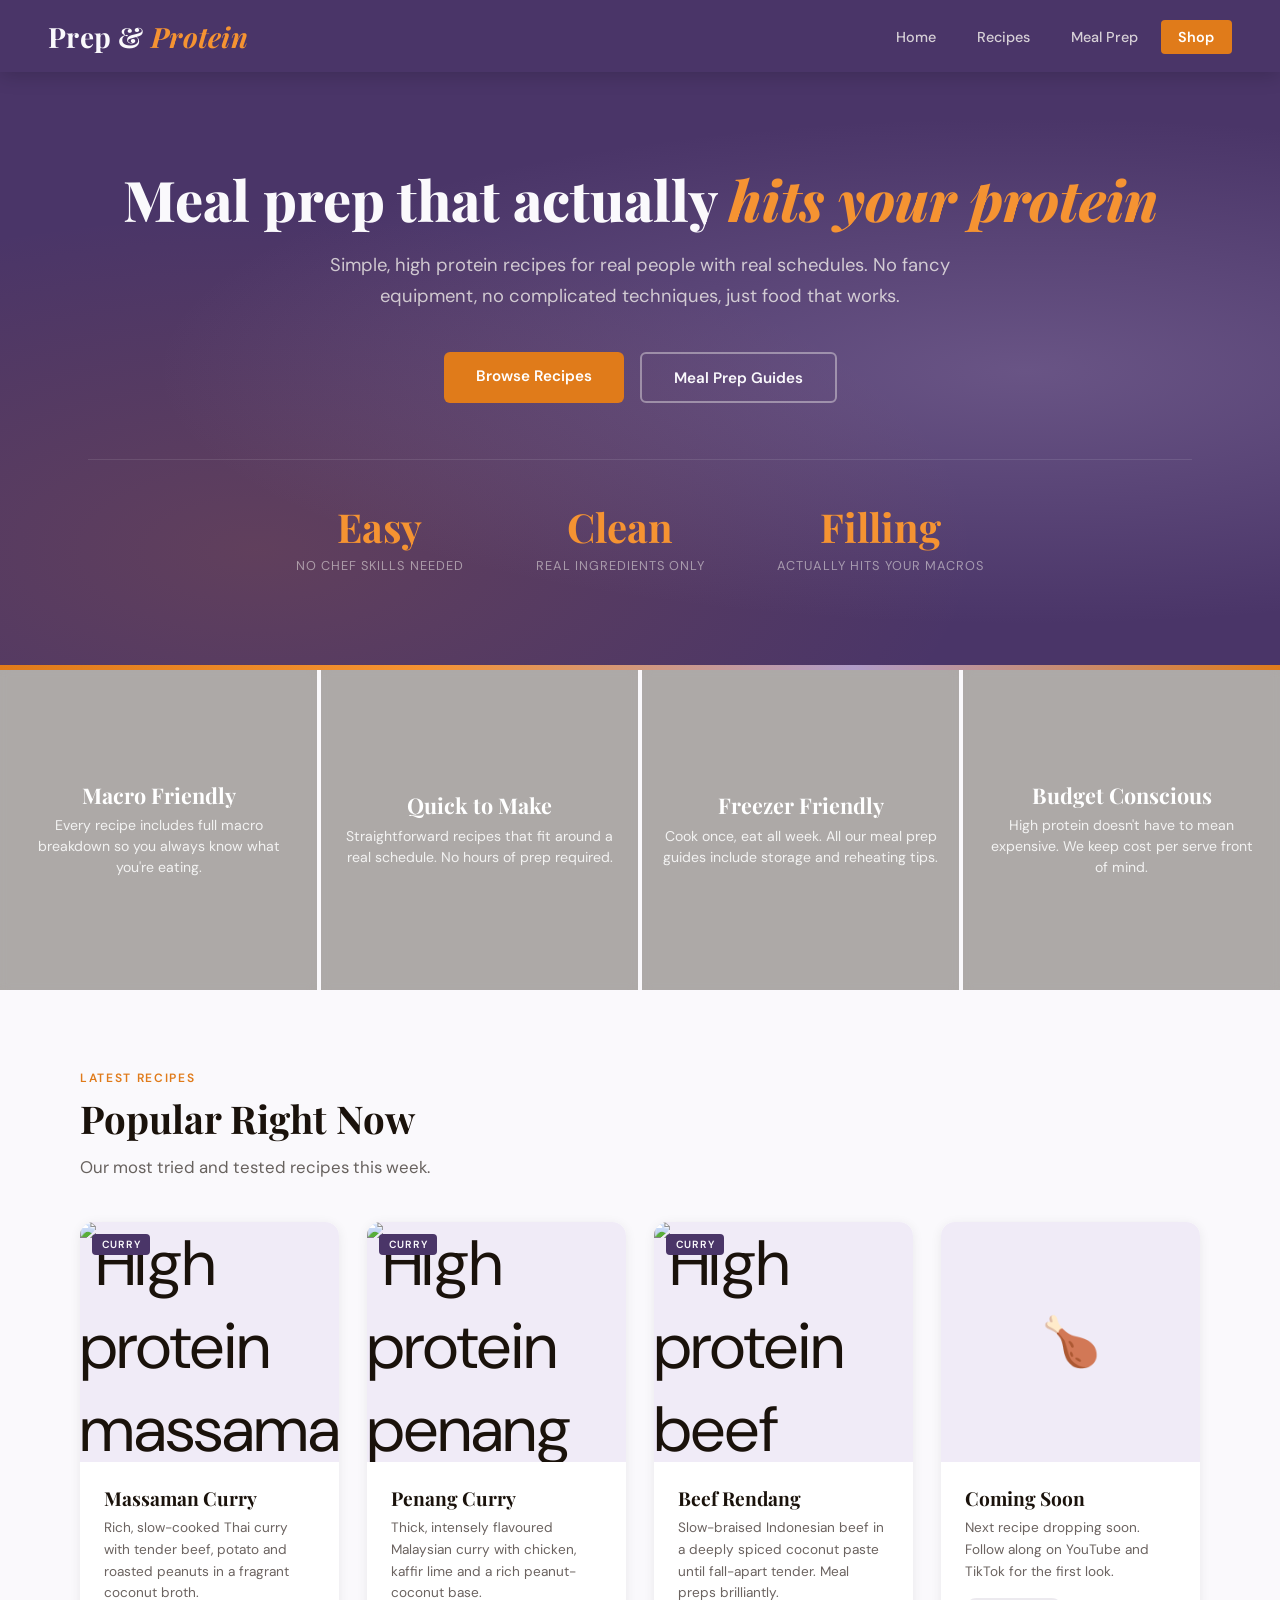
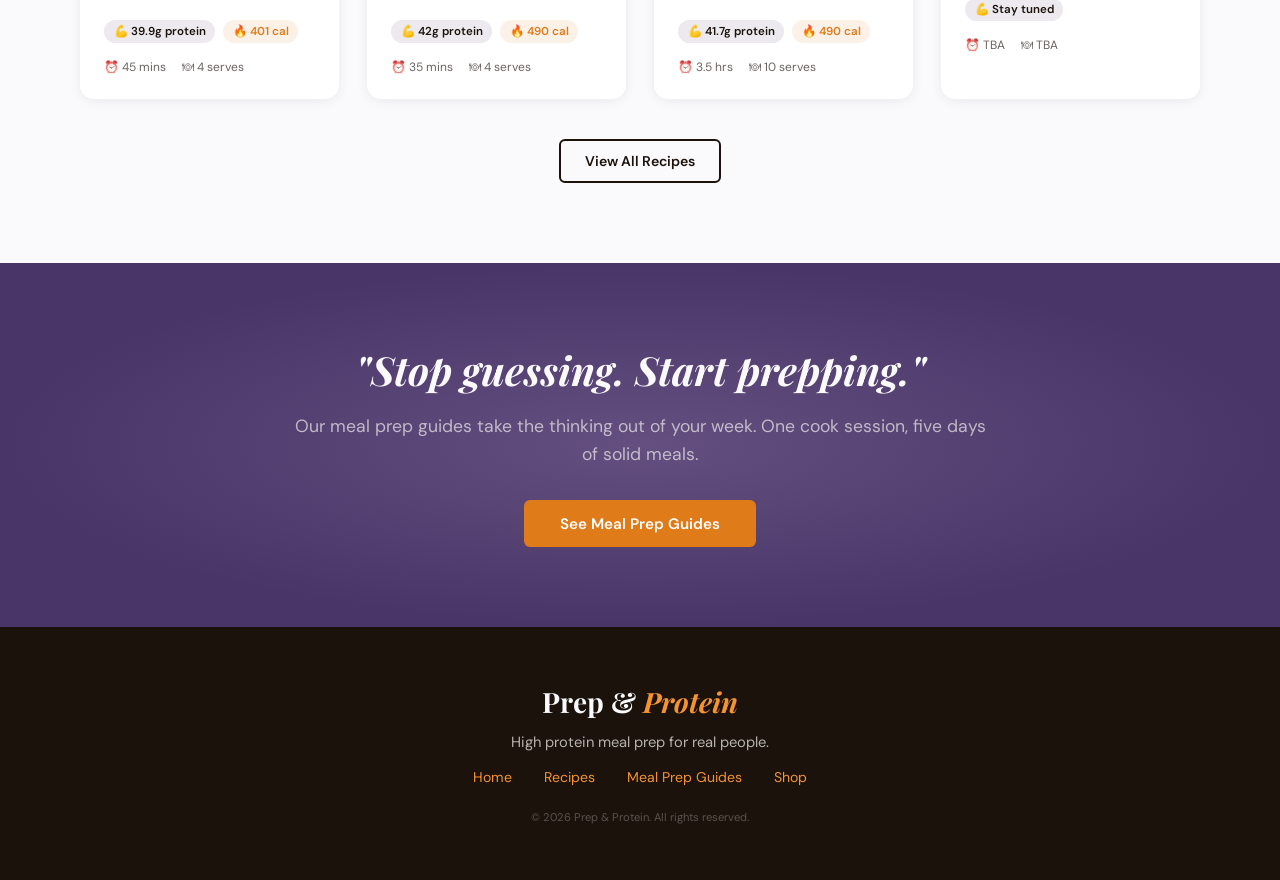
==== commit c8bd359c: "Update index.html" ====
--- a/index.html
+++ b/index.html
@@ -93,7 +93,7 @@
     <div class="section-title">Popular Right Now</div>
     <p class="section-sub">Our most tried and tested recipes this week.</p>
     <div class="recipes-grid">
-      <div class="recipe-card">
+      <a href="massaman-curry.html" class="recipe-card recipe-card-link">
         <div class="recipe-img">
           <img src="https://images.unsplash.com/photo-1455619452474-d2be8b1e70cd?w=600&q=80&auto=format&fit=crop" alt="High protein massaman beef curry meal prep" loading="lazy">
           <span class="recipe-tag">Curry</span>
@@ -102,15 +102,15 @@
           <div class="recipe-title">Massaman Curry</div>
           <div class="recipe-desc">Rich, slow-cooked Thai curry with tender beef, potato and roasted peanuts in a fragrant coconut broth.</div>
           <div class="recipe-macros">
-            <span class="macro-pill protein">&#128170; 38g protein</span>
-            <span class="macro-pill cals">&#128293; 520 cal</span>
+            <span class="macro-pill protein">&#128170; 39.9g protein</span>
+            <span class="macro-pill cals">&#128293; 401 cal</span>
           </div>
           <div class="recipe-meta">
             <span>&#9200; 45 mins</span>
             <span>&#127869; 4 serves</span>
           </div>
         </div>
-      </div>
+      </a>
       <div class="recipe-card">
         <div class="recipe-img">
           <img src="https://images.unsplash.com/photo-1548943487-a2e4e43b4853?w=600&q=80&auto=format&fit=crop" alt="High protein penang chicken curry meal prep" loading="lazy">
--- a/style.css
+++ b/style.css
@@ -410,7 +410,7 @@
   background: linear-gradient(90deg, var(--orange), var(--orange2), var(--lavender));
 }
 .page-hero-inner { position: relative; z-index: 1; }
-.page-hero h2 {
+.page-hero h2, .page-hero h1 {
   font-family: var(--condensed);
   font-size: 1.8rem;
   font-weight: 700;
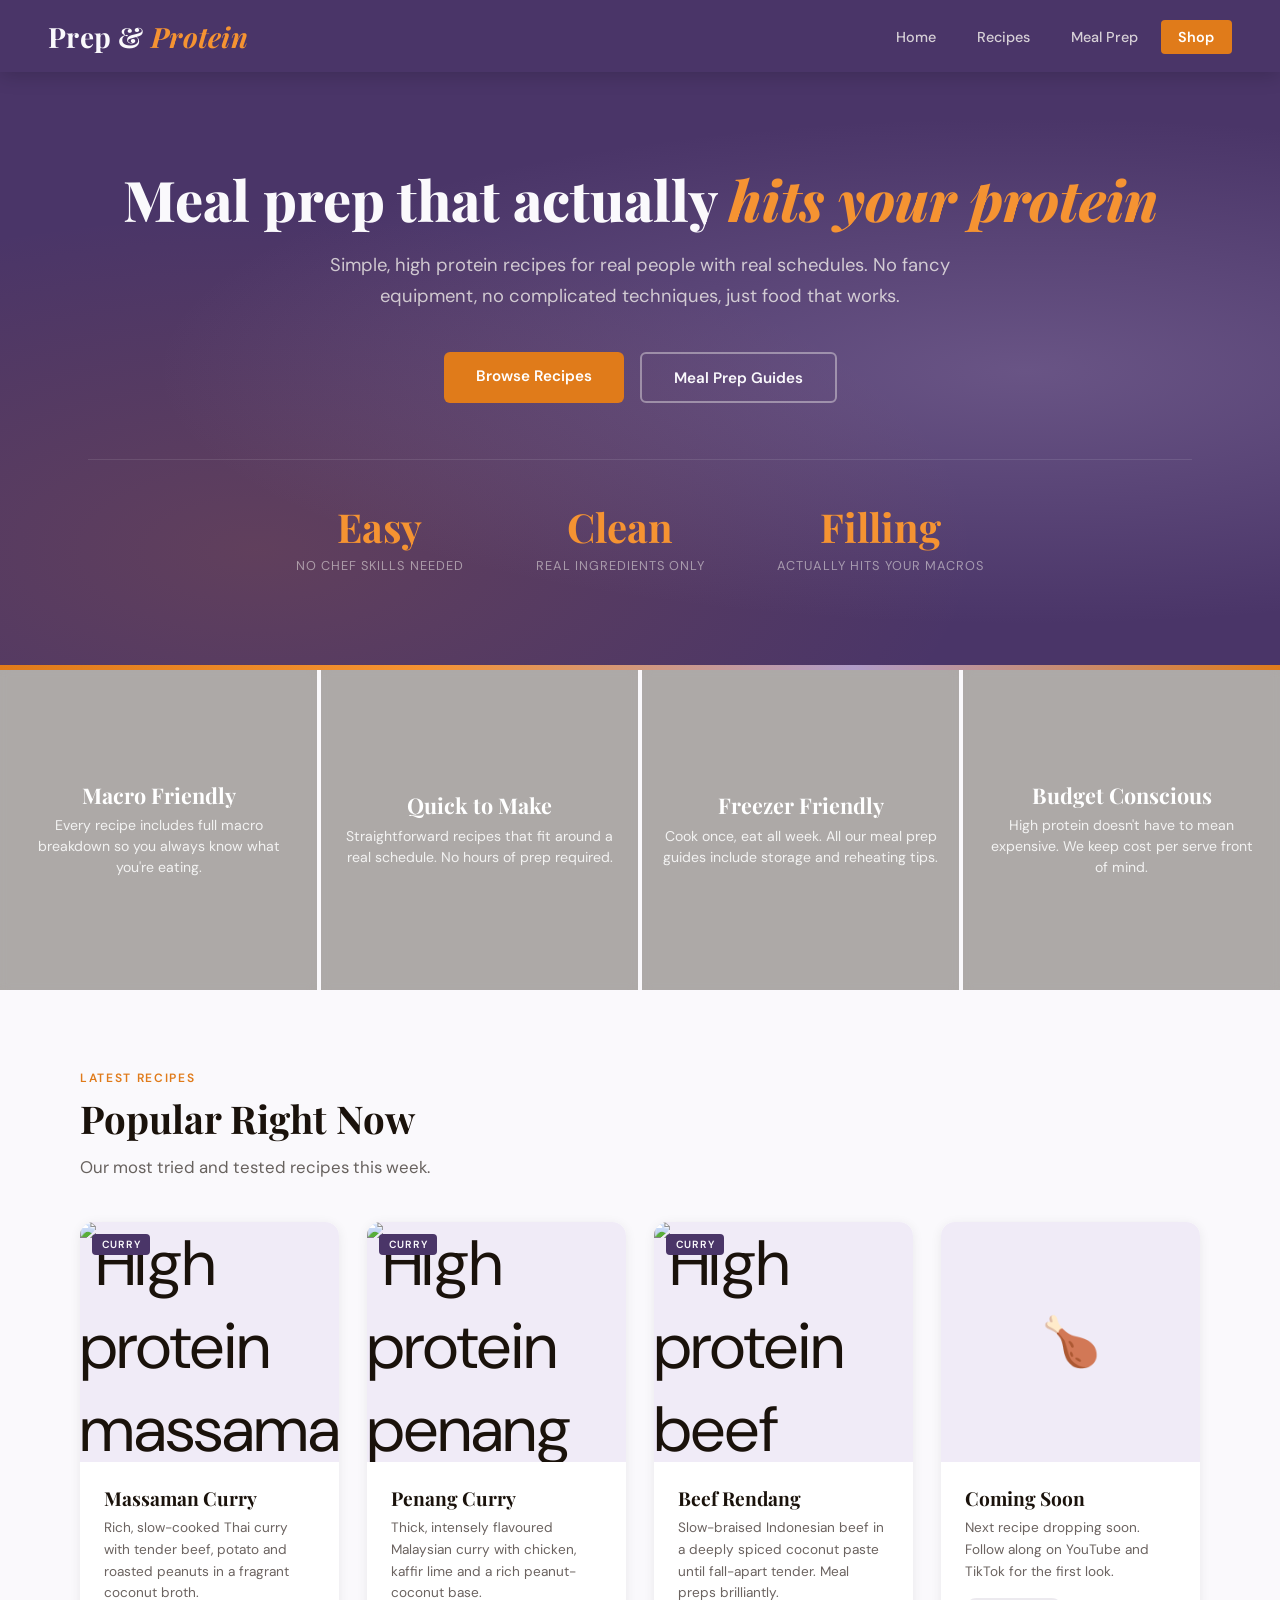
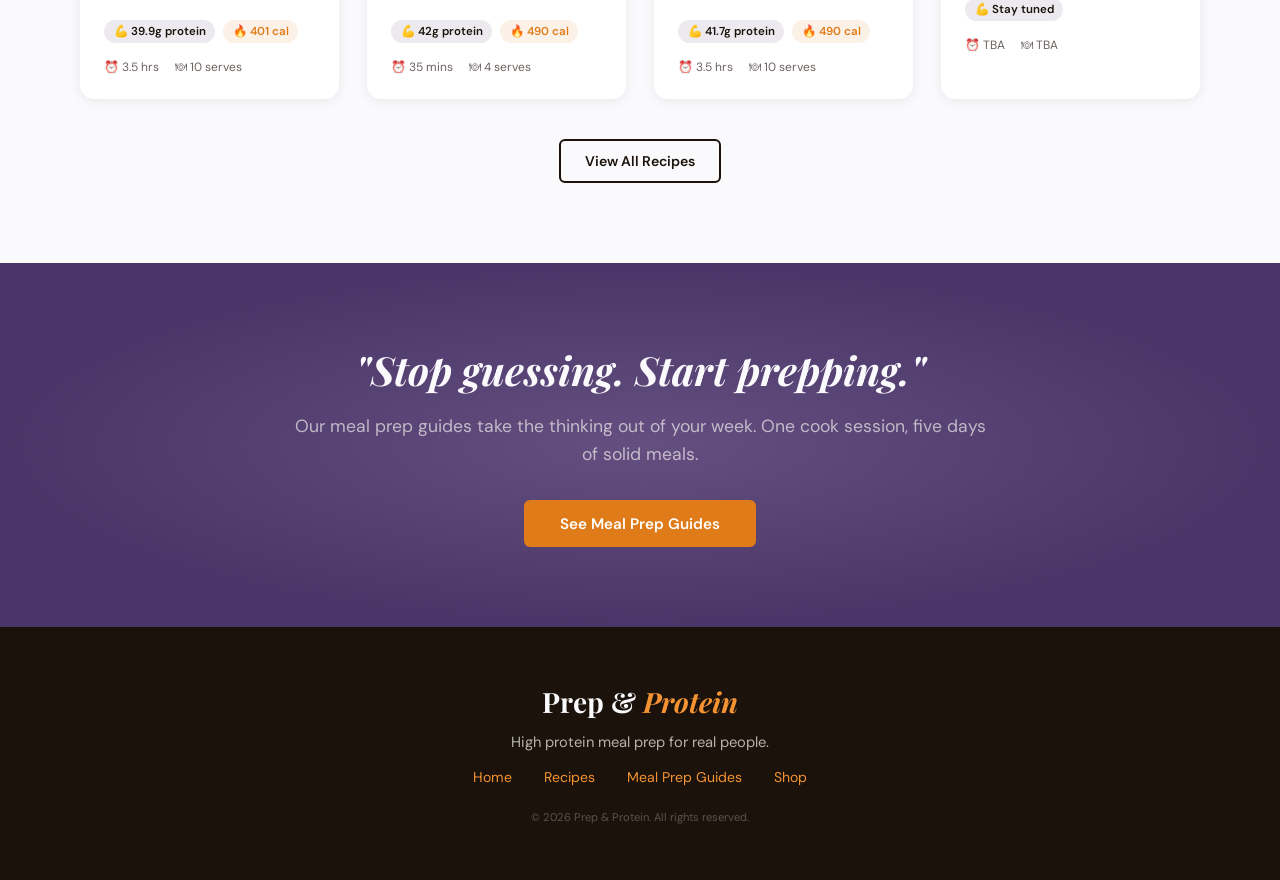
==== commit 969b90fc: "Add files via upload" ====
--- a/index.html
+++ b/index.html
@@ -1,16 +1,43 @@
 <!DOCTYPE html>
 <html lang="en">
+<!-- ═══════════════════════════════════════════════════════════════════
+     INDEX.HTML ... HOMEPAGE
+     ═══════════════════════════════════════════════════════════════════
+
+     PURPOSE:
+     Landing page. Hero section, feature strip, 4 featured recipe cards,
+     CTA banner. First impression for all organic traffic.
+
+     WHEN TO EDIT THIS FILE:
+     ... When a new recipe page is published (replace the Coming Soon card)
+     ... When rotating which 4 recipes appear on the homepage
+
+     WHEN YOU EDIT THIS FILE, ALSO UPDATE:
+     ... recipes.html (add the new recipe card there too)
+     ... sitemap.xml (add the new recipe URL)
+     ... Google Search Console (request indexing on the new recipe URL)
+
+     RULES:
+     ... Always keep exactly 4 recipe cards in the Featured section
+     ... Card 4 is the Coming Soon placeholder ... replace it with each new recipe
+     ... Card macros MUST match the locked macros on the actual recipe page
+     ... Card time and serves MUST match the recipe page info row
+     ... Wrap cards that have a live page in <a> tags with class="recipe-card-link"
+     ... Cards without a live page use <div> tags (no link)
+
+     DOMAIN: https://www.prep-and-protein.com/
+     ═══════════════════════════════════════════════════════════════════ -->
 <head>
   <meta charset="UTF-8" />
   <meta name="viewport" content="width=device-width, initial-scale=1.0" />
   <meta name="google-site-verification" content="mrOGPGg8dKVRT25Sq7esoj1Erb7VFOQ_XBY3JRe0lR0" />
   <title>Prep and Protein — High Protein Meal Prep Recipes</title>
   <meta name="description" content="Simple, high protein meal prep recipes for real people. Quick to make, macro friendly, and actually delicious." />
-  <link rel="canonical" href="https://prep-and-protein.com/" />
+  <link rel="canonical" href="https://www.prep-and-protein.com/" />
   <meta property="og:title" content="Prep and Protein — High Protein Meal Prep Recipes" />
   <meta property="og:description" content="Simple, high protein meal prep recipes for real people. Quick to make, macro friendly, and actually delicious." />
   <meta property="og:type" content="website" />
-  <meta property="og:url" content="https://prep-and-protein.com/" />
+  <meta property="og:url" content="https://www.prep-and-protein.com/" />
   <meta property="og:locale" content="en_AU" />
   <link rel="preconnect" href="https://fonts.googleapis.com">
   <link href="https://fonts.googleapis.com/css2?family=Playfair+Display:ital,wght@0,500;0,700;0,800;1,500;1,700&family=DM+Sans:wght@300;400;500;600&display=swap" rel="stylesheet">
@@ -106,11 +133,12 @@
             <span class="macro-pill cals">&#128293; 401 cal</span>
           </div>
           <div class="recipe-meta">
-            <span>&#9200; 45 mins</span>
-            <span>&#127869; 4 serves</span>
+            <span>&#9200; 3.5 hrs</span>
+            <span>&#127869; 10 serves</span>
           </div>
         </div>
       </a>
+      
       <div class="recipe-card">
         <div class="recipe-img">
           <img src="https://images.unsplash.com/photo-1548943487-a2e4e43b4853?w=600&q=80&auto=format&fit=crop" alt="High protein penang chicken curry meal prep" loading="lazy">
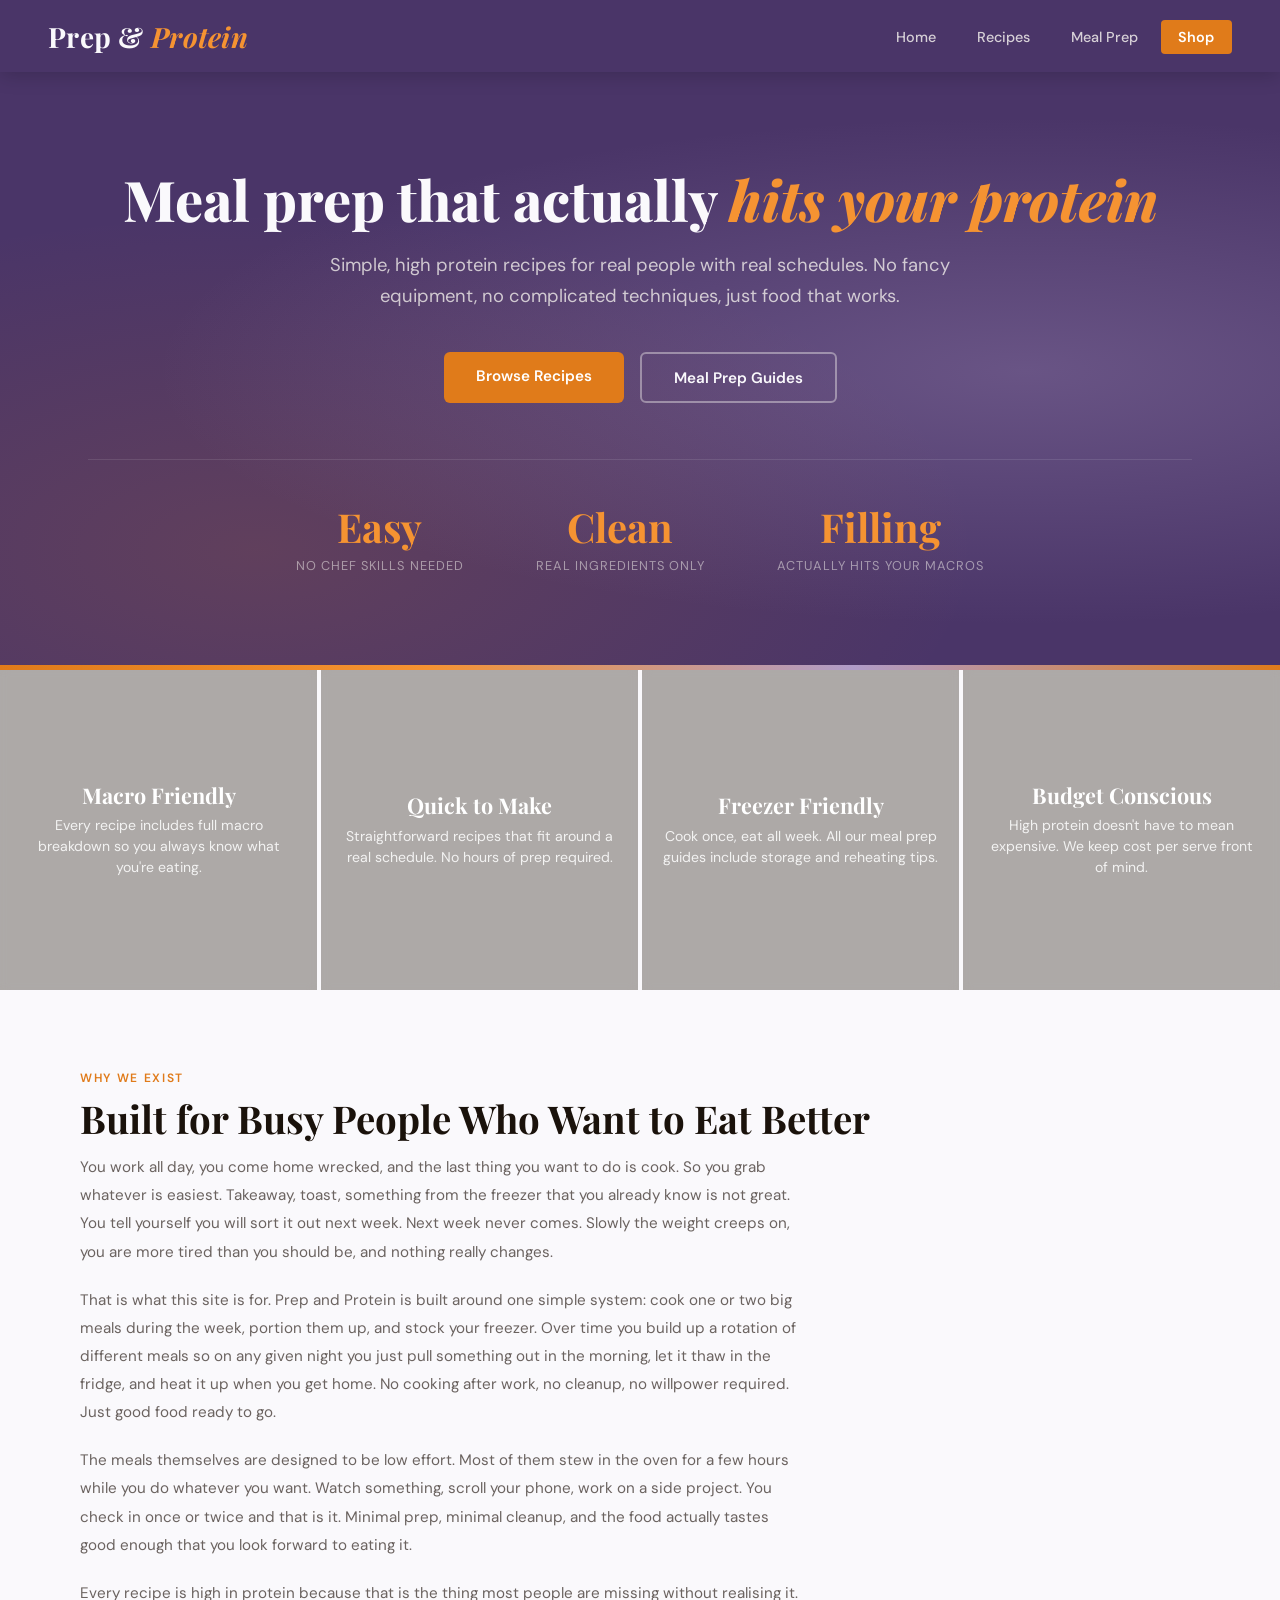
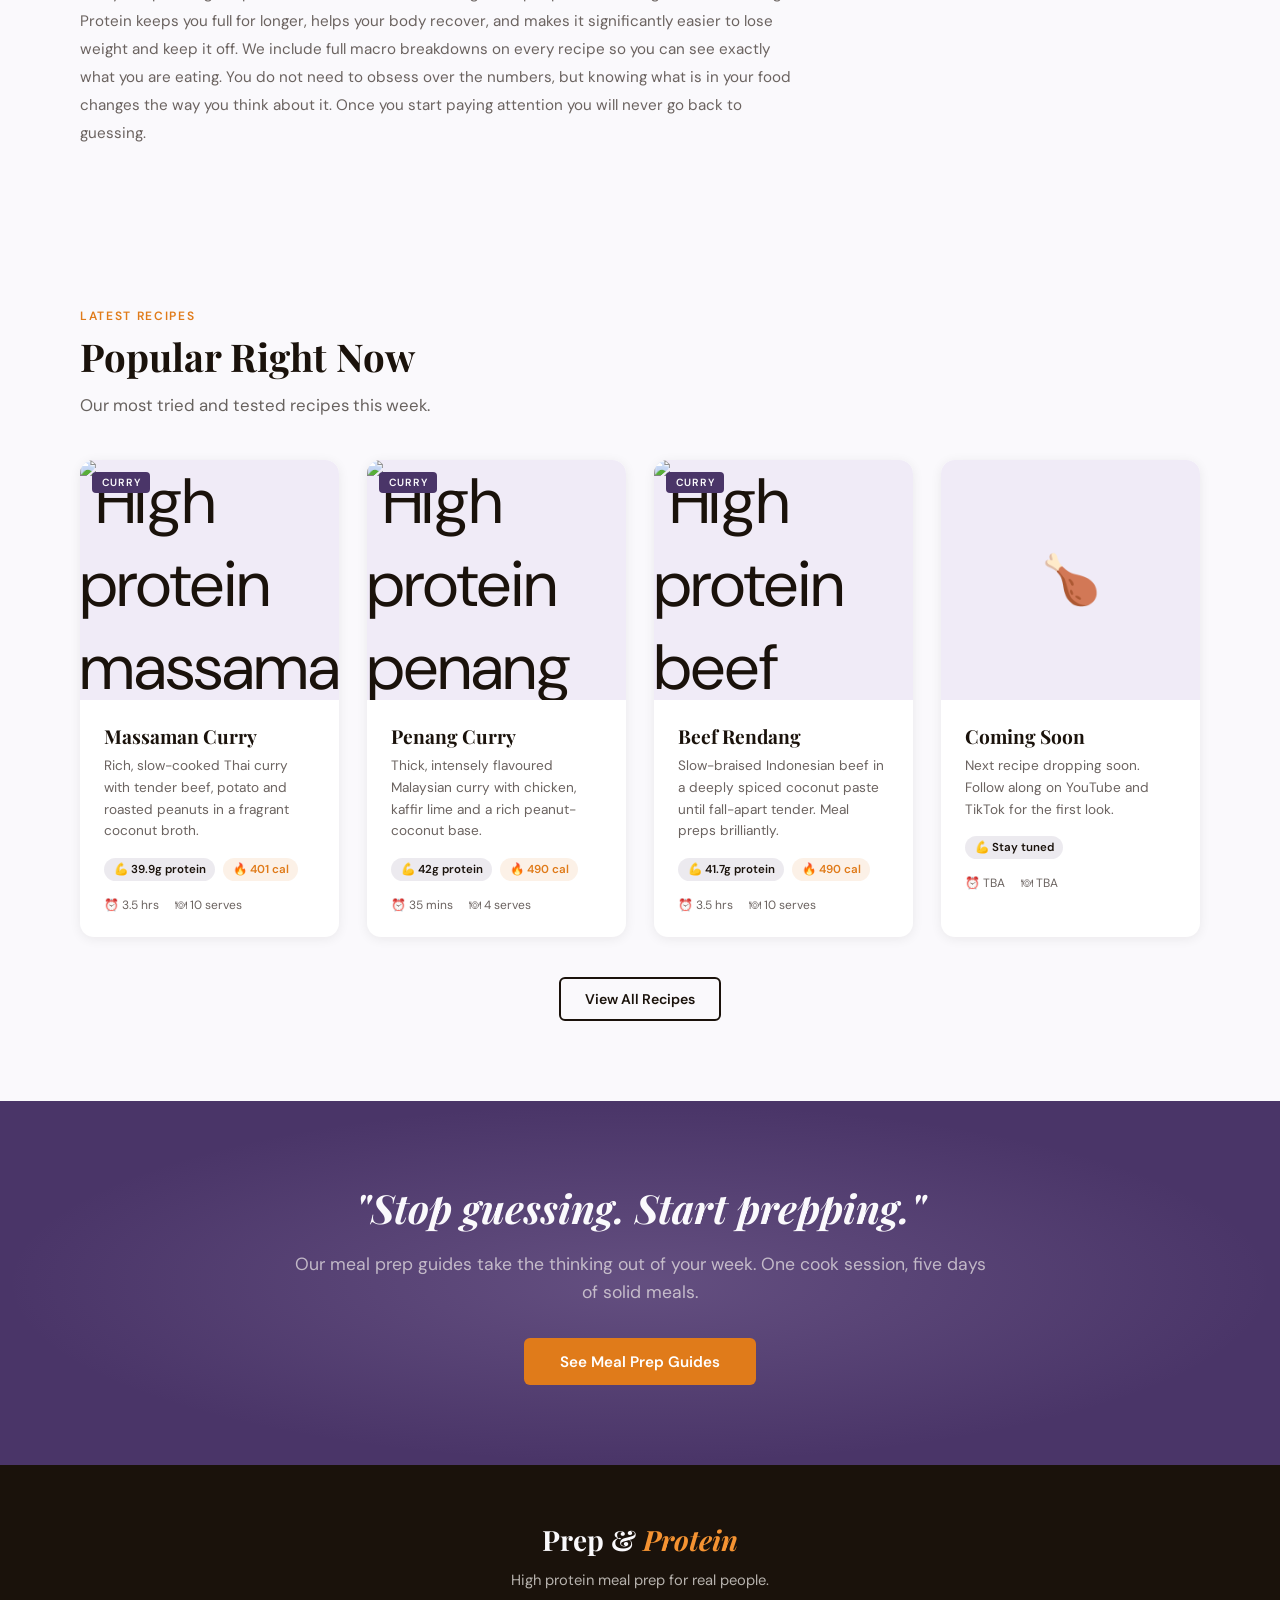
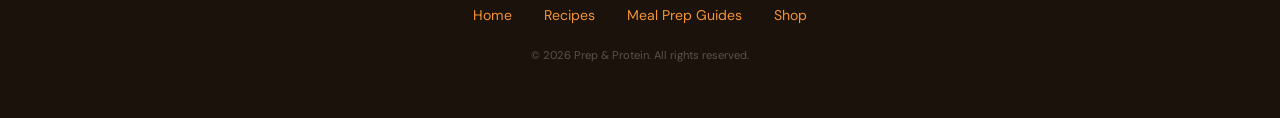
==== commit f8a871b9: "Update index.html" ====
--- a/index.html
+++ b/index.html
@@ -108,6 +108,22 @@
   </div>
 </div>
 
+<!-- Mission ... why this site exists. Keep it short, direct, no fluff.
+     This sits between the visual proof (feature strip) and the recipes
+     so people understand who we are before they start browsing. -->
+<div class="section">
+  <div class="section-inner">
+    <div class="section-label">Why We Exist</div>
+    <div class="section-title">Built for Busy People Who Want to Eat Better</div>
+    <div class="mission-block">
+      <p>You work all day, you come home wrecked, and the last thing you want to do is cook. So you grab whatever is easiest. Takeaway, toast, something from the freezer that you already know is not great. You tell yourself you will sort it out next week. Next week never comes. Slowly the weight creeps on, you are more tired than you should be, and nothing really changes.</p>
+      <p>That is what this site is for. Prep and Protein is built around one simple system: cook one or two big meals during the week, portion them up, and stock your freezer. Over time you build up a rotation of different meals so on any given night you just pull something out in the morning, let it thaw in the fridge, and heat it up when you get home. No cooking after work, no cleanup, no willpower required. Just good food ready to go.</p>
+      <p>The meals themselves are designed to be low effort. Most of them stew in the oven for a few hours while you do whatever you want. Watch something, scroll your phone, work on a side project. You check in once or twice and that is it. Minimal prep, minimal cleanup, and the food actually tastes good enough that you look forward to eating it.</p>
+      <p>Every recipe is high in protein because that is the thing most people are missing without realising it. Protein keeps you full for longer, helps your body recover, and makes it significantly easier to lose weight and keep it off. We include full macro breakdowns on every recipe so you can see exactly what you are eating. You do not need to obsess over the numbers, but knowing what is in your food changes the way you think about it. Once you start paying attention you will never go back to guessing.</p>
+    </div>
+  </div>
+</div>
+
 <!-- Featured Recipes -->
 <!-- ================================================================
      HOME PAGE FEATURED CARDS ... rotate these whenever you want.
--- a/style.css
+++ b/style.css
@@ -391,6 +391,23 @@
 
 
 /* ══════════════════════════════════
+   MISSION BLOCK (homepage ... why we exist)
+   ══════════════════════════════════
+   Simple prose block. No fancy layout. The content does the work.
+   Max-width keeps lines readable on wide screens. */
+.mission-block {
+  max-width: 720px;
+}
+.mission-block p {
+  font-size: 0.95rem;
+  color: var(--grey);
+  line-height: 1.85;
+  margin-bottom: 1.25rem;
+}
+.mission-block p:last-child { margin-bottom: 0; }
+
+
+/* ══════════════════════════════════
    PAGE HERO (sub-pages: recipes, guides, shop)
    ══════════════════════════════════
    Full-bleed purple bar with centered text.
